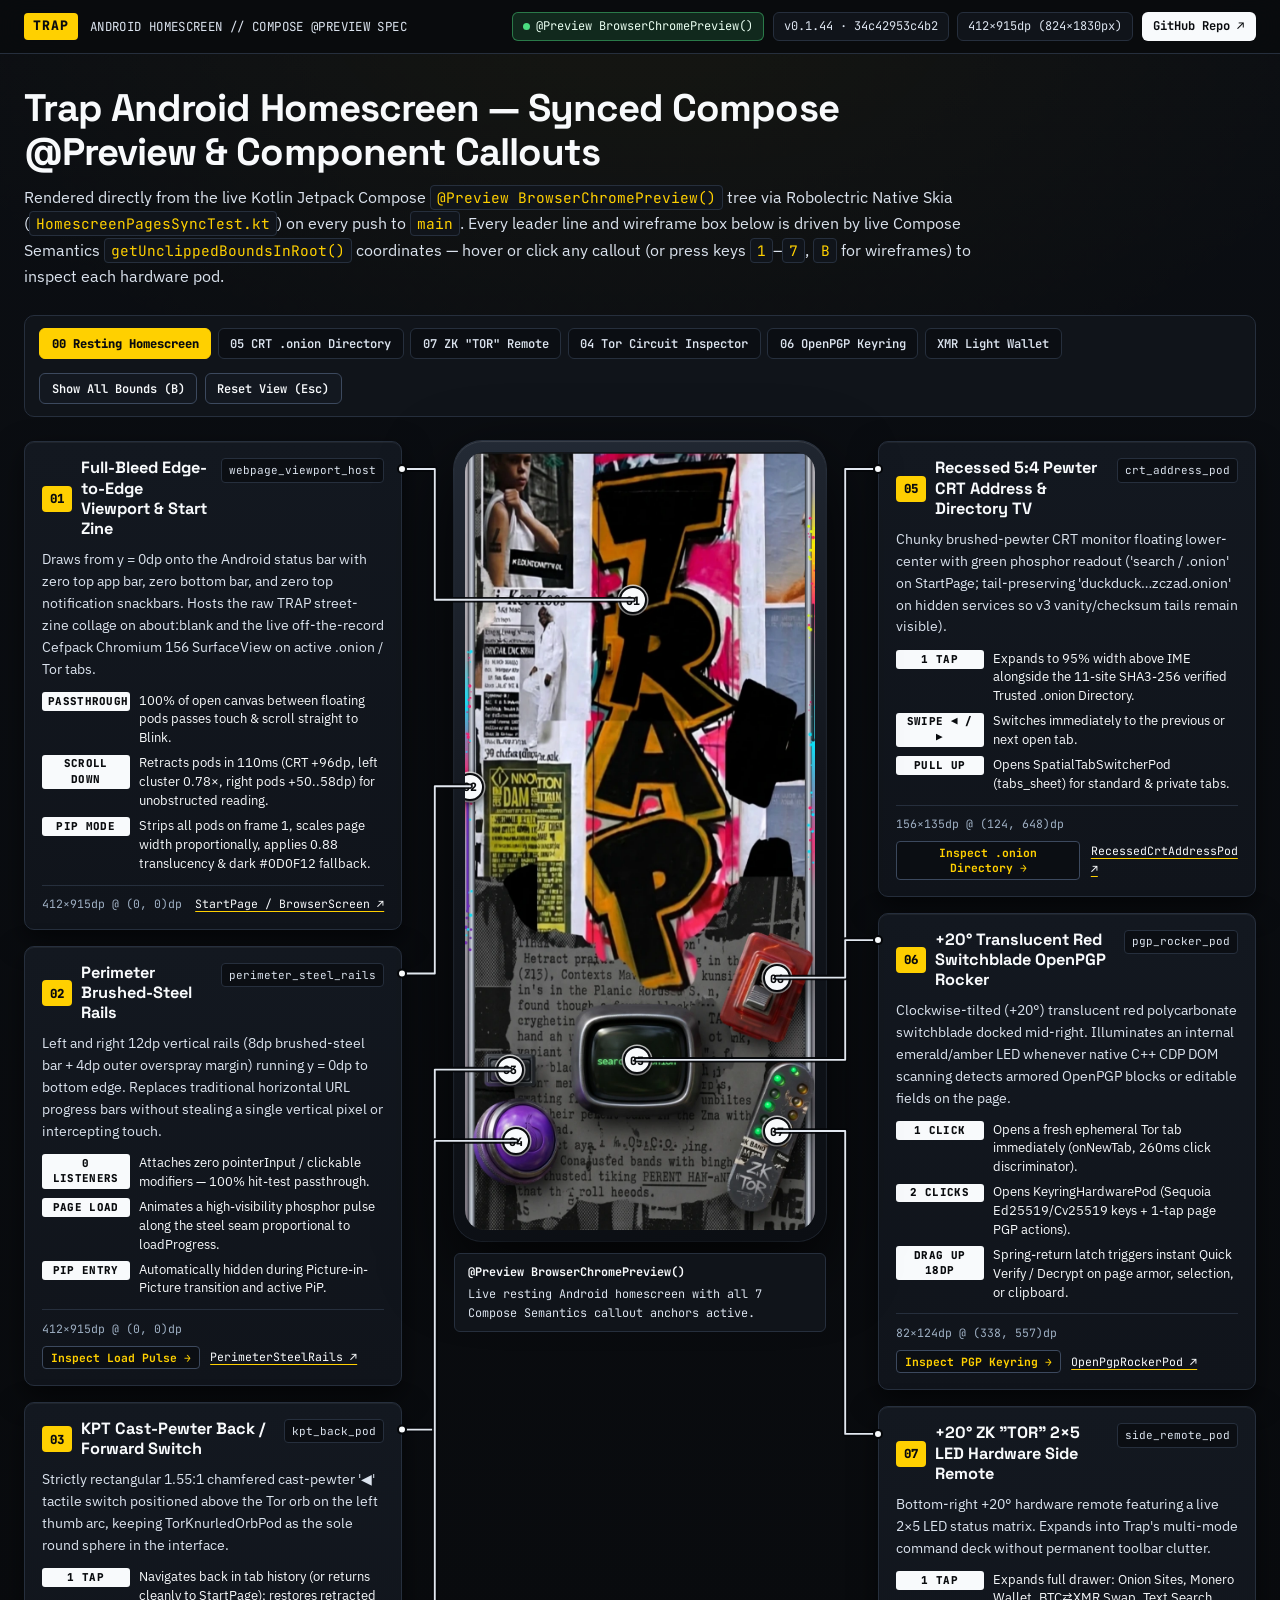
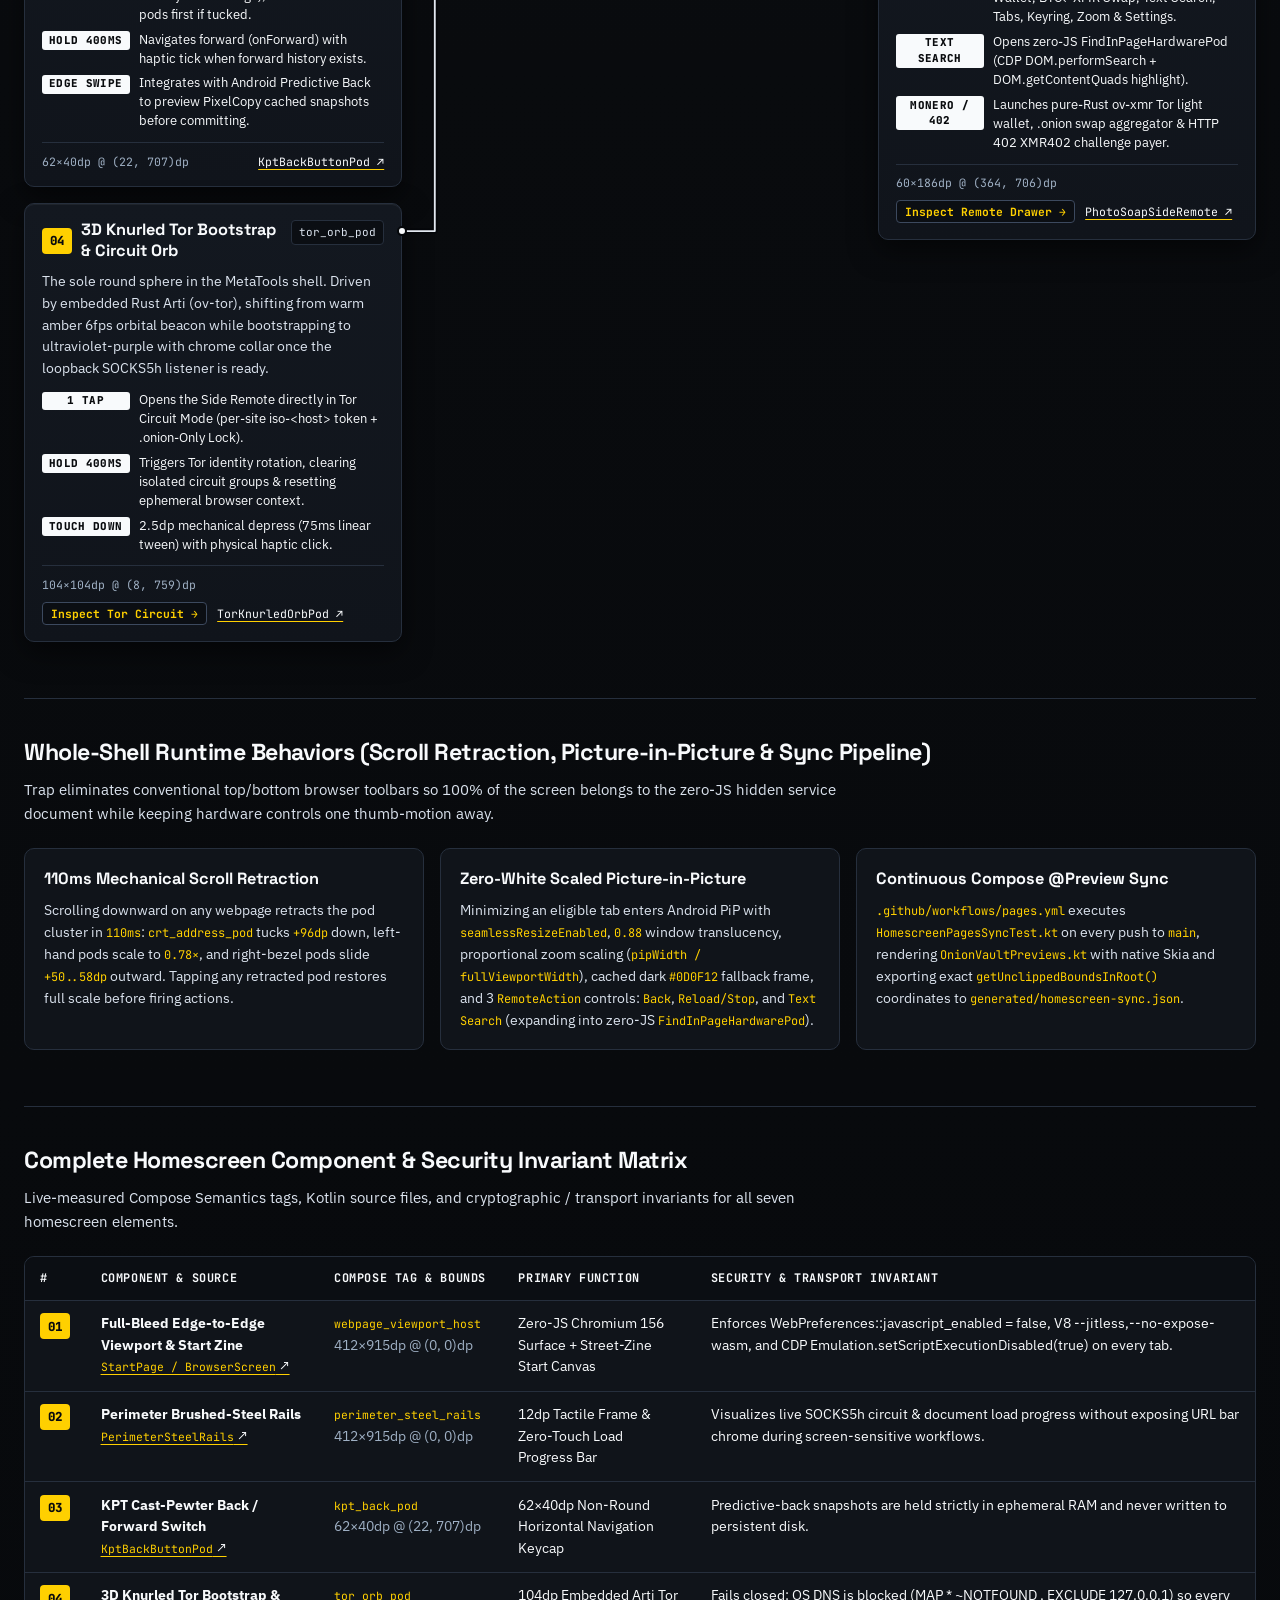
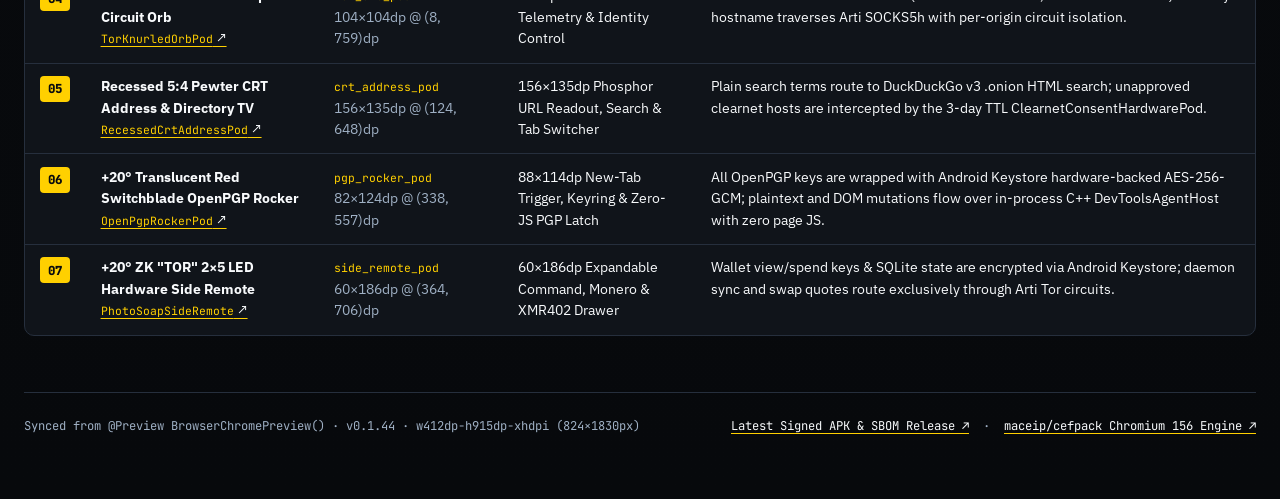
==== site/index.html @ 10ed2053 "feat(pages): add Compose @Preview-synced Android homescreen specification site" ====
<!DOCTYPE html>
<html lang="en">
<head>
  <meta charset="UTF-8" />
  <meta name="viewport" content="width=device-width, initial-scale=1.0" />
  <title>Trap Android Homescreen — Live Jetpack Compose @Preview Component Specification</title>
  <meta
    name="description"
    content="Interactive, CI-synced Jetpack Compose @Preview reference of the Trap Android zero-JS Tor browser homescreen with high-contrast hardware component callouts, gesture maps, and Compose Semantics geometry."
  />
  <link rel="preconnect" href="https://fonts.googleapis.com" />
  <link rel="preconnect" href="https://fonts.gstatic.com" crossorigin />
  <link
    href="https://fonts.googleapis.com/css2?family=IBM+Plex+Sans:wght@400;500;600;700&family=JetBrains+Mono:wght@500;600;700;800&family=Space+Grotesk:wght@600;700&display=swap"
    rel="stylesheet"
  />
  <link rel="stylesheet" href="./styles.css" />
</head>
<body>
  <header class="topbar">
    <div class="topbar-inner">
      <div class="brand-lockup">
        <span class="brand-stencil">TRAP</span>
        <span class="brand-meta">ANDROID HOMESCREEN // COMPOSE @PREVIEW SPEC</span>
      </div>

      <div class="sync-telemetry" aria-label="Compose Preview synchronization telemetry">
        <span class="telemetry-chip telemetry-chip--verified">
          <span class="telemetry-dot" aria-hidden="true"></span>
          <span>@Preview BrowserChromePreview()</span>
        </span>
        <span class="telemetry-chip" id="sync-version-chip">v0.1.43</span>
        <span class="telemetry-chip" id="sync-viewport-chip">412×915dp</span>
        <a
          class="topbar-link"
          id="repo-header-link"
          href="https://github.com/maceip/trap"
          target="_blank"
          rel="noopener noreferrer"
        >GitHub Repo ↗</a>
      </div>
    </div>
  </header>

  <main class="page-shell">
    <section class="hero-header" aria-labelledby="page-title">
      <h1 class="hero-title" id="page-title">
        Trap Android Homescreen — Synced Compose @Preview &amp; Component Callouts
      </h1>
      <p class="hero-lead">
        Rendered directly from the live Kotlin Jetpack Compose
        <code>@Preview BrowserChromePreview()</code> tree via Robolectric Native Skia
        (<code>HomescreenPagesSyncTest.kt</code>) on every push to <code>main</code>.
        Every leader line and wireframe box below is driven by live Compose Semantics
        <code>getUnclippedBoundsInRoot()</code> coordinates — hover or click any callout
        (or press keys <code>1</code>–<code>7</code>, <code>B</code> for wireframes) to inspect
        each hardware pod.
      </p>
    </section>

    <div class="controls-bar" role="region" aria-label="Preview state and overlay controls">
      <div class="state-tabs" id="state-tabs" role="tablist" aria-label="Compose Preview states"></div>

      <div class="overlay-actions">
        <button
          type="button"
          class="utility-btn"
          id="toggle-bounds-btn"
          aria-pressed="false"
        >Show All Bounds (B)</button>
        <button
          type="button"
          class="utility-btn"
          id="reset-selection-btn"
        >Reset View (Esc)</button>
      </div>
    </div>

    <section class="diagram-stage" id="diagram-stage" aria-label="Annotated Android homescreen diagram">
      <svg class="leader-svg" id="leader-svg" aria-hidden="true"></svg>

      <div class="callout-column" id="callouts-left" aria-label="Left component callouts 01 to 04"></div>

      <div class="phone-column" id="phone-stage">
        <div class="phone-chassis">
          <div class="phone-viewport" id="phone-viewport">
            <img
              class="phone-image"
              id="preview-image"
              src="./generated/assets/homescreen-preview.webp"
              alt="Synced Jetpack Compose Preview of the Trap Android homescreen"
              width="824"
              height="1830"
            />
            <div class="viewport-overlay" id="viewport-overlay"></div>
          </div>
        </div>
        <div class="phone-caption" aria-live="polite">
          <strong id="phone-caption-title">@Preview BrowserChromePreview()</strong>
          <span id="phone-caption-desc">
            Live resting Android homescreen with all 7 Compose Semantics callout anchors active.
          </span>
        </div>
      </div>

      <div class="callout-column" id="callouts-right" aria-label="Right component callouts 05 to 07"></div>
    </section>

    <section class="spec-section" id="global-behaviors" aria-labelledby="behaviors-heading">
      <h2 class="section-heading" id="behaviors-heading">
        Whole-Shell Runtime Behaviors (Scroll Retraction, Picture-in-Picture &amp; Sync Pipeline)
      </h2>
      <p class="section-sub">
        Trap eliminates conventional top/bottom browser toolbars so 100% of the screen belongs to the
        zero-JS hidden service document while keeping hardware controls one thumb-motion away.
      </p>

      <div class="behavior-strip">
        <article class="behavior-panel" id="panel-scroll-retraction">
          <h3>110ms Mechanical Scroll Retraction</h3>
          <p>
            Scrolling downward on any webpage retracts the pod cluster in <code>110ms</code>:
            <code>crt_address_pod</code> tucks <code>+96dp</code> down, left-hand pods scale to
            <code>0.78×</code>, and right-bezel pods slide <code>+50..58dp</code> outward. Tapping any
            retracted pod restores full scale before firing actions.
          </p>
        </article>

        <article class="behavior-panel" id="panel-pip-mode">
          <h3>Zero-White Scaled Picture-in-Picture</h3>
          <p>
            Minimizing an eligible tab enters Android PiP with <code>seamlessResizeEnabled</code>,
            <code>0.88</code> window translucency, proportional zoom scaling
            (<code>pipWidth / fullViewportWidth</code>), cached dark <code>#0D0F12</code> fallback frame,
            and 3 <code>RemoteAction</code> controls: <code>Back</code>, <code>Reload/Stop</code>, and
            <code>Text Search</code> (expanding into zero-JS <code>FindInPageHardwarePod</code>).
          </p>
        </article>

        <article class="behavior-panel" id="panel-continuous-sync">
          <h3>Continuous Compose @Preview Sync</h3>
          <p>
            <code>.github/workflows/pages.yml</code> executes
            <code>HomescreenPagesSyncTest.kt</code> on every push to <code>main</code>, rendering
            <code>OnionVaultPreviews.kt</code> with native Skia and exporting exact
            <code>getUnclippedBoundsInRoot()</code> coordinates to
            <code>generated/homescreen-sync.json</code>.
          </p>
        </article>
      </div>
    </section>

    <section class="spec-section" id="component-matrix" aria-labelledby="matrix-heading">
      <h2 class="section-heading" id="matrix-heading">
        Complete Homescreen Component &amp; Security Invariant Matrix
      </h2>
      <p class="section-sub">
        Live-measured Compose Semantics tags, Kotlin source files, and cryptographic / transport
        invariants for all seven homescreen elements.
      </p>

      <div class="table-wrap">
        <table class="spec-table" id="spec-table">
          <thead>
            <tr>
              <th scope="col">#</th>
              <th scope="col">Component &amp; Source</th>
              <th scope="col">Compose Tag &amp; Bounds</th>
              <th scope="col">Primary Function</th>
              <th scope="col">Security &amp; Transport Invariant</th>
            </tr>
          </thead>
          <tbody id="spec-table-body"></tbody>
        </table>
      </div>
    </section>

    <footer class="page-footer">
      <span id="footer-sync-meta">
        Synced from @Preview BrowserChromePreview() · w412dp-h915dp-xhdpi
      </span>
      <span>
        <a href="https://github.com/maceip/trap/releases/latest" id="latest-release-link" target="_blank" rel="noopener noreferrer">Latest Signed APK &amp; SBOM Release ↗</a>
        &nbsp;·&nbsp;
        <a href="https://github.com/maceip/cefpack" id="cefpack-repo-link" target="_blank" rel="noopener noreferrer">maceip/cefpack Chromium 156 Engine ↗</a>
      </span>
    </footer>
  </main>

  <script src="./app.js"></script>
</body>
</html>
---- site/styles.css ----
/* ==========================================================================
   Trap Android Homescreen — High-Contrast Technical Specification Stylesheet
   ========================================================================== */

:root {
  --bg-canvas: #090b0e;
  --bg-elevated: #10141a;
  --bg-card: #131820;
  --bg-card-hover: #181f2a;
  --bg-card-active: #1b2330;
  --bg-well: #0b0e13;

  --border-subtle: #262f3d;
  --border-strong: #3c495e;
  --border-focus: #ffd000;

  --ink-primary: #f8fafc;
  --ink-secondary: #dbe3ee;
  --ink-muted: #9fb0c4;
  --ink-inverse: #090b0e;

  --signal-amber: #ffd000;
  --signal-amber-soft: rgba(255, 208, 0, 0.14);
  --phosphor-green: #4ade80;
  --phosphor-green-soft: rgba(74, 222, 128, 0.14);
  --crimson-tag: #ff5c5c;

  --font-display: "Space Grotesk", -apple-system, BlinkMacSystemFont, "Segoe UI", sans-serif;
  --font-sans: "IBM Plex Sans", -apple-system, BlinkMacSystemFont, "Segoe UI", sans-serif;
  --font-mono: "JetBrains Mono", ui-monospace, SFMono-Regular, Menlo, Consolas, monospace;

  --radius-sm: 6px;
  --radius-md: 10px;
  --radius-lg: 16px;
  --radius-phone: 28px;

  --shadow-card: 0 10px 28px rgba(0, 0, 0, 0.52), inset 0 1px 0 rgba(255, 255, 255, 0.05);
  --shadow-phone: 0 26px 70px rgba(0, 0, 0, 0.78), 0 0 0 1px #2f3948, inset 0 1px 1px rgba(255, 255, 255, 0.12);
}

*,
*::before,
*::after {
  box-sizing: border-box;
}

html {
  background-color: var(--bg-canvas);
  color: var(--ink-primary);
  font-family: var(--font-sans);
  font-size: 16px;
  line-height: 1.55;
  scroll-behavior: smooth;
  -webkit-font-smoothing: antialiased;
  -moz-osx-font-smoothing: grayscale;
}

body {
  margin: 0;
  min-height: 100vh;
  background:
    radial-gradient(1100px 620px at 50% 0%, rgba(255, 208, 0, 0.045), transparent 70%),
    linear-gradient(180deg, #0b0e13 0%, #090b0e 45%, #07090c 100%);
  color: var(--ink-primary);
}

a {
  color: var(--ink-primary);
  text-decoration-color: var(--signal-amber);
  text-underline-offset: 3px;
  transition: color 140ms ease, background-color 140ms ease;
}

a:hover,
a:focus-visible {
  color: var(--signal-amber);
}

:focus-visible {
  outline: 2px solid var(--border-focus);
  outline-offset: 2px;
}

/* --------------------------------------------------------------------------
   Top Specification Masthead
   -------------------------------------------------------------------------- */

.topbar {
  position: sticky;
  top: 0;
  z-index: 40;
  background: rgba(9, 11, 14, 0.92);
  backdrop-filter: blur(12px);
  border-bottom: 1px solid var(--border-subtle);
}

.topbar-inner {
  max-width: 1520px;
  margin: 0 auto;
  padding: 0.75rem 1.5rem;
  display: flex;
  flex-wrap: wrap;
  align-items: center;
  justify-content: space-between;
  gap: 0.85rem 1.25rem;
}

.brand-lockup {
  display: flex;
  align-items: center;
  gap: 0.75rem;
}

.brand-stencil {
  display: inline-flex;
  align-items: center;
  justify-content: center;
  padding: 0.2rem 0.55rem;
  background: var(--signal-amber);
  color: var(--ink-inverse);
  font-family: var(--font-mono);
  font-size: 0.82rem;
  font-weight: 800;
  letter-spacing: 0.08em;
  border-radius: 4px;
}

.brand-meta {
  font-family: var(--font-mono);
  font-size: 0.78rem;
  color: var(--ink-secondary);
  letter-spacing: 0.03em;
}

.sync-telemetry {
  display: flex;
  flex-wrap: wrap;
  align-items: center;
  gap: 0.55rem;
}

.telemetry-chip {
  display: inline-flex;
  align-items: center;
  gap: 0.4rem;
  padding: 0.26rem 0.62rem;
  background: var(--bg-elevated);
  border: 1px solid var(--border-subtle);
  border-radius: var(--radius-sm);
  font-family: var(--font-mono);
  font-size: 0.75rem;
  color: var(--ink-secondary);
}

.telemetry-chip--verified {
  border-color: rgba(74, 222, 128, 0.45);
  background: var(--phosphor-green-soft);
  color: #eafff2;
}

.telemetry-dot {
  width: 7px;
  height: 7px;
  border-radius: 50%;
  background: var(--phosphor-green);
  flex-shrink: 0;
}

.topbar-link {
  display: inline-flex;
  align-items: center;
  gap: 0.35rem;
  padding: 0.3rem 0.72rem;
  background: var(--ink-primary);
  color: var(--ink-inverse);
  font-family: var(--font-mono);
  font-size: 0.76rem;
  font-weight: 700;
  text-decoration: none;
  border-radius: var(--radius-sm);
}

.topbar-link:hover,
.topbar-link:focus-visible {
  background: var(--signal-amber);
  color: var(--ink-inverse);
}

/* --------------------------------------------------------------------------
   Hero Header & Controls Toolbar
   -------------------------------------------------------------------------- */

.page-shell {
  max-width: 1520px;
  margin: 0 auto;
  padding: 2rem 1.5rem 4rem;
}

.hero-header {
  max-width: 960px;
  margin-bottom: 1.6rem;
}

.hero-title {
  margin: 0 0 0.65rem;
  font-family: var(--font-display);
  font-size: clamp(1.75rem, 3vw, 2.55rem);
  font-weight: 700;
  line-height: 1.14;
  letter-spacing: -0.025em;
  color: var(--ink-primary);
}

.hero-lead {
  margin: 0;
  font-size: 1.03rem;
  line-height: 1.6;
  color: var(--ink-secondary);
}

.hero-lead code {
  font-family: var(--font-mono);
  font-size: 0.88em;
  padding: 0.12rem 0.38rem;
  background: var(--bg-elevated);
  border: 1px solid var(--border-subtle);
  border-radius: 4px;
  color: var(--signal-amber);
}

.controls-bar {
  display: flex;
  flex-wrap: wrap;
  align-items: center;
  justify-content: space-between;
  gap: 0.85rem 1rem;
  padding: 0.75rem 0.9rem;
  margin-bottom: 1.5rem;
  background: var(--bg-elevated);
  border: 1px solid var(--border-subtle);
  border-radius: var(--radius-md);
}

.state-tabs {
  display: flex;
  flex-wrap: wrap;
  align-items: center;
  gap: 0.4rem;
}

.state-tab {
  appearance: none;
  border: 1px solid var(--border-subtle);
  background: var(--bg-well);
  color: var(--ink-secondary);
  font-family: var(--font-mono);
  font-size: 0.76rem;
  font-weight: 600;
  padding: 0.42rem 0.72rem;
  border-radius: var(--radius-sm);
  cursor: pointer;
  transition: background-color 130ms ease, color 130ms ease, border-color 130ms ease, transform 100ms ease;
}

.state-tab:hover {
  background: var(--bg-card-hover);
  color: var(--ink-primary);
  border-color: var(--border-strong);
}

.state-tab[aria-selected="true"] {
  background: var(--signal-amber);
  color: var(--ink-inverse);
  border-color: var(--signal-amber);
  font-weight: 800;
}

.overlay-actions {
  display: flex;
  flex-wrap: wrap;
  align-items: center;
  gap: 0.45rem;
}

.utility-btn {
  appearance: none;
  border: 1px solid var(--border-strong);
  background: var(--bg-card);
  color: var(--ink-primary);
  font-family: var(--font-mono);
  font-size: 0.75rem;
  font-weight: 600;
  padding: 0.42rem 0.72rem;
  border-radius: var(--radius-sm);
  cursor: pointer;
  transition: background-color 130ms ease, border-color 130ms ease, color 130ms ease;
}

.utility-btn:hover {
  background: var(--bg-card-hover);
  border-color: var(--ink-primary);
}

.utility-btn[aria-pressed="true"] {
  background: var(--ink-primary);
  color: var(--ink-inverse);
  border-color: var(--ink-primary);
}

/* --------------------------------------------------------------------------
   Synced 3-Column Callout Stage & SVG Leader Overlay
   -------------------------------------------------------------------------- */

.diagram-stage {
  position: relative;
  display: grid;
  grid-template-columns: minmax(320px, 1fr) minmax(300px, 388px) minmax(320px, 1fr);
  gap: 1.5rem 2.75rem;
  align-items: start;
}

.leader-svg {
  position: absolute;
  inset: 0;
  width: 100%;
  height: 100%;
  pointer-events: none;
  z-index: 20;
  overflow: visible;
}

.leader-halo {
  fill: none;
  stroke: #05070a;
  stroke-width: 5.5;
  stroke-linecap: round;
  stroke-linejoin: round;
  opacity: 0.92;
}

.leader-line {
  fill: none;
  stroke: #e2e8f0;
  stroke-width: 1.85;
  stroke-linecap: round;
  stroke-linejoin: round;
  transition: stroke 140ms ease, stroke-width 140ms ease, opacity 140ms ease;
}

.leader-group.is-active .leader-line {
  stroke: var(--signal-amber);
  stroke-width: 2.75;
}

.leader-group.is-dimmed {
  opacity: 0.28;
}

.leader-port {
  fill: var(--ink-primary);
  stroke: #05070a;
  stroke-width: 2;
}

.leader-group.is-active .leader-port {
  fill: var(--signal-amber);
}

.callout-column {
  display: flex;
  flex-direction: column;
  gap: 1rem;
  position: relative;
  z-index: 15;
}

/* --------------------------------------------------------------------------
   Phone Hardware Frame & Live Semantics Reticle Overlay
   -------------------------------------------------------------------------- */

.phone-column {
  position: sticky;
  top: 4.5rem;
  z-index: 18;
  display: flex;
  flex-direction: column;
  align-items: center;
  gap: 0.75rem;
}

.phone-chassis {
  width: 100%;
  max-width: 372px;
  padding: 11px;
  border-radius: var(--radius-phone);
  background: linear-gradient(165deg, #232a35 0%, #12161d 48%, #0b0e13 100%);
  box-shadow: var(--shadow-phone);
}

.phone-viewport {
  position: relative;
  width: 100%;
  aspect-ratio: 412 / 915;
  border-radius: 20px;
  overflow: hidden;
  background: #0a0c0f;
  user-select: none;
}

.phone-image {
  display: block;
  width: 100%;
  height: 100%;
  object-fit: fill;
}

.viewport-overlay {
  position: absolute;
  inset: 0;
  pointer-events: none;
}

.bounds-rect {
  position: absolute;
  border: 2px solid var(--signal-amber);
  background: rgba(255, 208, 0, 0.12);
  box-shadow: 0 0 0 2px rgba(5, 7, 10, 0.88), inset 0 0 0 1px rgba(5, 7, 10, 0.65);
  border-radius: 6px;
  opacity: 0;
  transition: opacity 140ms ease, transform 140ms ease;
}

.bounds-rect.is-visible {
  opacity: 1;
}

.hotspot-pin {
  position: absolute;
  transform: translate(-50%, -50%);
  width: 28px;
  height: 28px;
  border-radius: 50%;
  border: 2px solid #090b0e;
  background: var(--ink-primary);
  color: var(--ink-inverse);
  font-family: var(--font-mono);
  font-size: 0.72rem;
  font-weight: 800;
  display: inline-flex;
  align-items: center;
  justify-content: center;
  cursor: pointer;
  pointer-events: auto;
  box-shadow: 0 3px 10px rgba(0, 0, 0, 0.85), 0 0 0 1.5px rgba(255, 255, 255, 0.85);
  transition: transform 130ms ease, background-color 130ms ease, box-shadow 130ms ease;
  padding: 0;
}

.hotspot-pin:hover,
.hotspot-pin:focus-visible {
  transform: translate(-50%, -50%) scale(1.14);
  background: var(--signal-amber);
}

.hotspot-pin.is-active {
  transform: translate(-50%, -50%) scale(1.18);
  background: var(--signal-amber);
  box-shadow: 0 4px 14px rgba(0, 0, 0, 0.95), 0 0 0 3px #090b0e, 0 0 0 5px var(--signal-amber);
}

.hotspot-pin.is-hidden {
  opacity: 0;
  pointer-events: none;
}

.phone-caption {
  width: 100%;
  max-width: 372px;
  padding: 0.6rem 0.8rem;
  background: var(--bg-elevated);
  border: 1px solid var(--border-subtle);
  border-radius: var(--radius-sm);
  font-family: var(--font-mono);
  font-size: 0.74rem;
  color: var(--ink-secondary);
  display: flex;
  flex-direction: column;
  gap: 0.22rem;
}

.phone-caption strong {
  color: var(--ink-primary);
}

/* --------------------------------------------------------------------------
   High-Contrast Callout Cards
   -------------------------------------------------------------------------- */

.callout-card {
  position: relative;
  background: linear-gradient(180deg, var(--bg-card) 0%, #10141b 100%);
  border: 1px solid var(--border-subtle);
  border-radius: var(--radius-md);
  padding: 1rem 1.05rem;
  box-shadow: var(--shadow-card);
  cursor: pointer;
  transition: background-color 140ms ease, border-color 140ms ease, opacity 140ms ease, transform 130ms ease;
}

.callout-card::before {
  content: "";
  position: absolute;
  top: 10px;
  bottom: 10px;
  left: 0;
  width: 3px;
  background: transparent;
  border-radius: 0 3px 3px 0;
  transition: background-color 140ms ease;
}

.callout-card:hover {
  background: var(--bg-card-hover);
  border-color: var(--border-strong);
}

.callout-card.is-active {
  background: var(--bg-card-active);
  border-color: var(--ink-primary);
}

.callout-card.is-active::before {
  background: var(--signal-amber);
}

.callout-card.is-dimmed {
  opacity: 0.56;
}

.callout-header {
  display: flex;
  align-items: flex-start;
  justify-content: space-between;
  gap: 0.65rem;
  margin-bottom: 0.55rem;
}

.callout-title-group {
  display: flex;
  align-items: center;
  gap: 0.6rem;
  min-width: 0;
}

.callout-index {
  flex-shrink: 0;
  display: inline-flex;
  align-items: center;
  justify-content: center;
  min-width: 30px;
  height: 26px;
  padding: 0 0.35rem;
  background: var(--signal-amber);
  color: var(--ink-inverse);
  font-family: var(--font-mono);
  font-size: 0.78rem;
  font-weight: 800;
  border-radius: 4px;
}

.callout-title {
  margin: 0;
  font-family: var(--font-display);
  font-size: 1.02rem;
  font-weight: 700;
  line-height: 1.24;
  color: var(--ink-primary);
}

.callout-tag {
  flex-shrink: 0;
  padding: 0.16rem 0.45rem;
  background: var(--bg-well);
  border: 1px solid var(--border-subtle);
  border-radius: 4px;
  font-family: var(--font-mono);
  font-size: 0.69rem;
  color: var(--ink-secondary);
}

.callout-summary {
  margin: 0 0 0.7rem;
  font-size: 0.9rem;
  line-height: 1.52;
  color: var(--ink-secondary);
}

.gesture-list {
  list-style: none;
  margin: 0 0 0.75rem;
  padding: 0;
  display: flex;
  flex-direction: column;
  gap: 0.38rem;
}

.gesture-item {
  display: grid;
  grid-template-columns: 88px 1fr;
  align-items: baseline;
  gap: 0.55rem;
  font-size: 0.83rem;
  line-height: 1.42;
  color: var(--ink-primary);
}

.gesture-key {
  display: inline-block;
  padding: 0.1rem 0.38rem;
  background: var(--ink-primary);
  color: var(--ink-inverse);
  font-family: var(--font-mono);
  font-size: 0.68rem;
  font-weight: 800;
  letter-spacing: 0.03em;
  text-transform: uppercase;
  border-radius: 3px;
  text-align: center;
}

.callout-footer {
  display: flex;
  flex-wrap: wrap;
  align-items: center;
  justify-content: space-between;
  gap: 0.5rem;
  padding-top: 0.6rem;
  border-top: 1px solid var(--border-subtle);
  font-family: var(--font-mono);
  font-size: 0.72rem;
}

.callout-bounds {
  color: var(--ink-muted);
}

.callout-links {
  display: inline-flex;
  align-items: center;
  gap: 0.65rem;
}

.preview-jump-btn {
  appearance: none;
  border: 1px solid var(--border-strong);
  background: var(--bg-well);
  color: var(--signal-amber);
  font-family: var(--font-mono);
  font-size: 0.71rem;
  font-weight: 700;
  padding: 0.2rem 0.5rem;
  border-radius: 4px;
  cursor: pointer;
}

.preview-jump-btn:hover {
  background: var(--signal-amber);
  color: var(--ink-inverse);
  border-color: var(--signal-amber);
}

/* --------------------------------------------------------------------------
   System Behaviors & Full Specification Matrix
   -------------------------------------------------------------------------- */

.spec-section {
  margin-top: 3.5rem;
  padding-top: 2.25rem;
  border-top: 1px solid var(--border-subtle);
}

.section-heading {
  margin: 0 0 0.45rem;
  font-family: var(--font-display);
  font-size: 1.45rem;
  font-weight: 700;
  letter-spacing: -0.02em;
  color: var(--ink-primary);
}

.section-sub {
  margin: 0 0 1.4rem;
  color: var(--ink-secondary);
  font-size: 0.95rem;
  max-width: 840px;
}

.behavior-strip {
  display: grid;
  grid-template-columns: repeat(auto-fit, minmax(280px, 1fr));
  gap: 1rem;
}

.behavior-panel {
  background: var(--bg-elevated);
  border: 1px solid var(--border-subtle);
  border-radius: var(--radius-md);
  padding: 1.1rem 1.2rem;
}

.behavior-panel h3 {
  margin: 0 0 0.45rem;
  font-family: var(--font-display);
  font-size: 1.02rem;
  color: var(--ink-primary);
}

.behavior-panel p {
  margin: 0;
  font-size: 0.89rem;
  color: var(--ink-secondary);
  line-height: 1.55;
}

.behavior-panel code {
  font-family: var(--font-mono);
  font-size: 0.84em;
  color: var(--signal-amber);
}

.table-wrap {
  width: 100%;
  overflow-x: auto;
  border: 1px solid var(--border-subtle);
  border-radius: var(--radius-md);
  background: var(--bg-elevated);
}

.spec-table {
  width: 100%;
  border-collapse: collapse;
  font-size: 0.87rem;
  text-align: left;
}

.spec-table th,
.spec-table td {
  padding: 0.78rem 0.95rem;
  border-bottom: 1px solid var(--border-subtle);
  vertical-align: top;
}

.spec-table th {
  background: var(--bg-well);
  font-family: var(--font-mono);
  font-size: 0.74rem;
  text-transform: uppercase;
  letter-spacing: 0.05em;
  color: var(--ink-primary);
}

.spec-table tr:last-child td {
  border-bottom: none;
}

.spec-table tbody tr:hover {
  background: rgba(255, 255, 255, 0.025);
}

.spec-table code {
  font-family: var(--font-mono);
  font-size: 0.82em;
  color: var(--signal-amber);
}

.page-footer {
  margin-top: 3.5rem;
  padding-top: 1.5rem;
  border-top: 1px solid var(--border-subtle);
  display: flex;
  flex-wrap: wrap;
  align-items: center;
  justify-content: space-between;
  gap: 0.75rem;
  font-family: var(--font-mono);
  font-size: 0.76rem;
  color: var(--ink-muted);
}

/* --------------------------------------------------------------------------
   Responsive Breakpoints
   -------------------------------------------------------------------------- */

@media (max-width: 1180px) {
  .diagram-stage {
    grid-template-columns: 1fr;
    gap: 1.5rem;
  }

  .leader-svg {
    display: none;
  }

  .phone-column {
    position: relative;
    top: 0;
    order: -1;
  }

  .callout-column {
    display: grid;
    grid-template-columns: repeat(auto-fit, minmax(300px, 1fr));
    gap: 1rem;
  }
}

@media (max-width: 640px) {
  .page-shell {
    padding: 1.25rem 1rem 3rem;
  }

  .topbar-inner {
    padding: 0.65rem 1rem;
  }

  .gesture-item {
    grid-template-columns: 1fr;
    gap: 0.25rem;
  }

  .gesture-key {
    justify-self: start;
  }
}
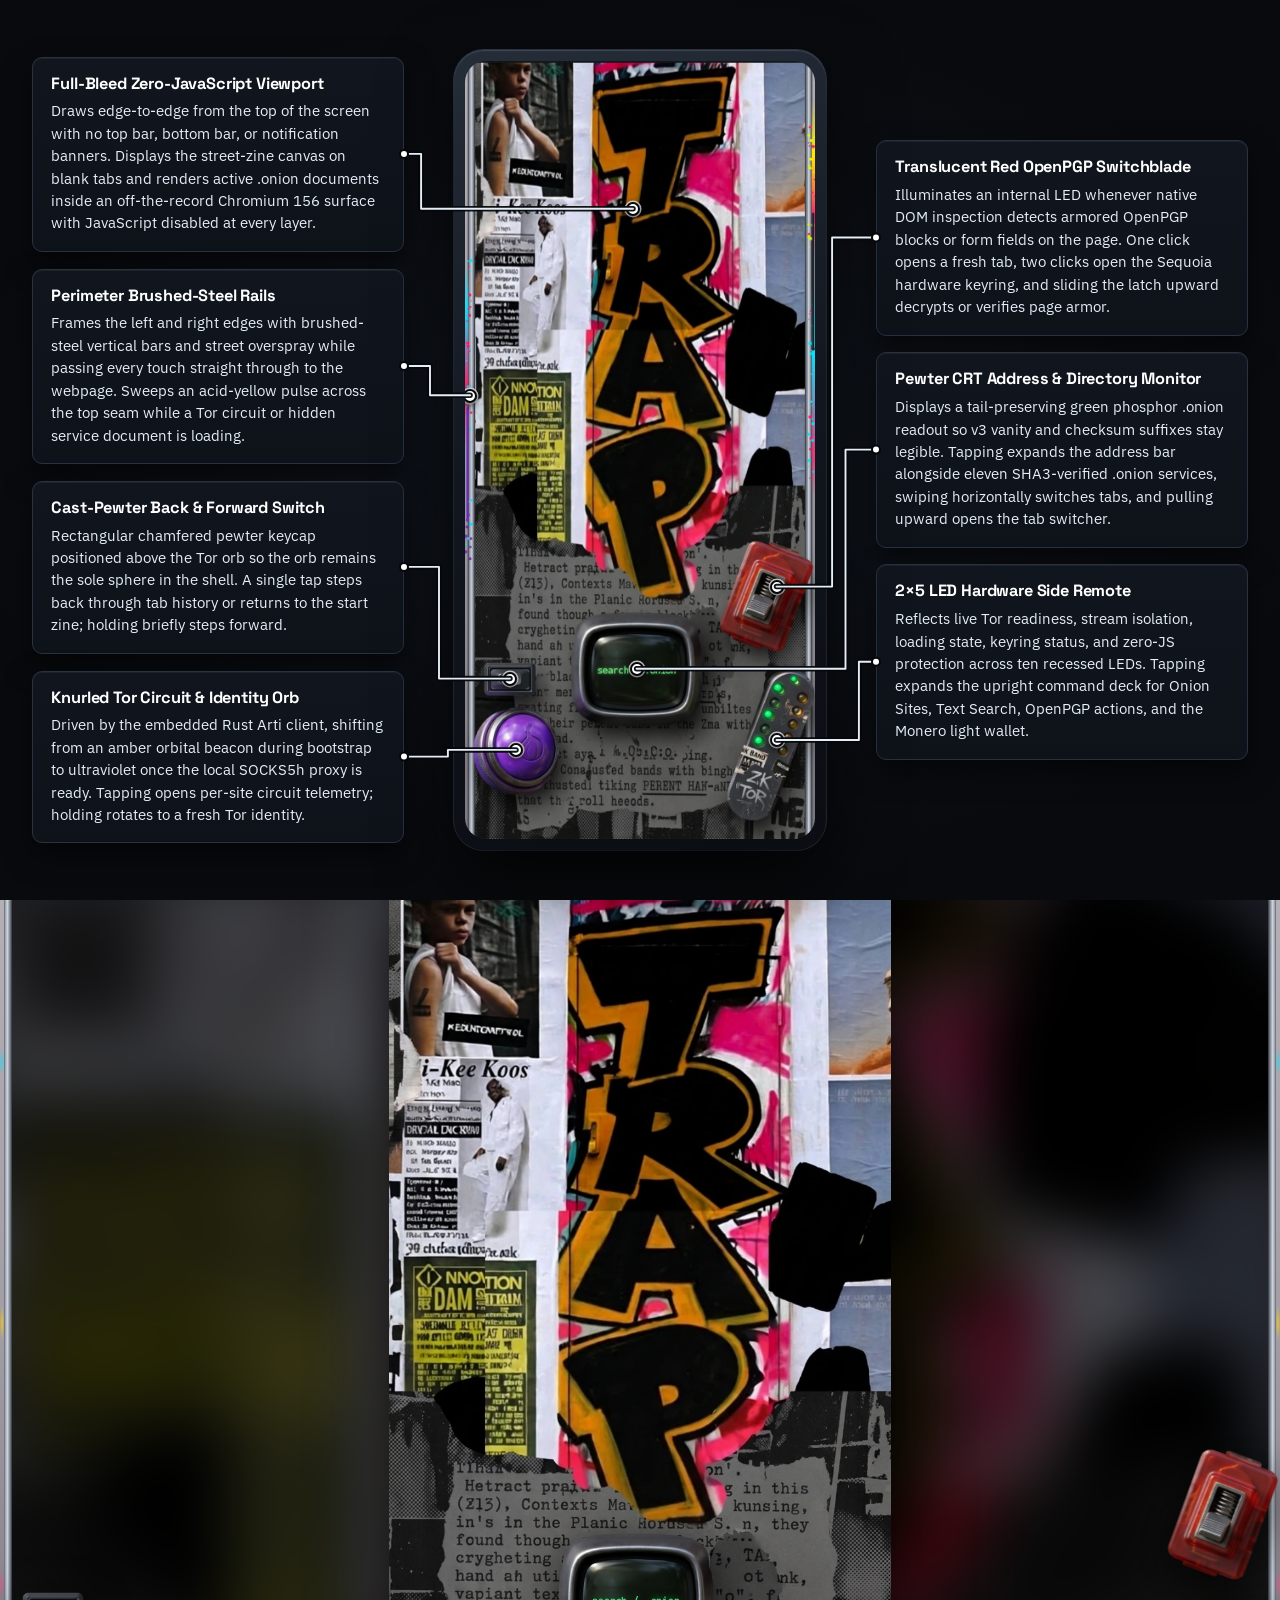
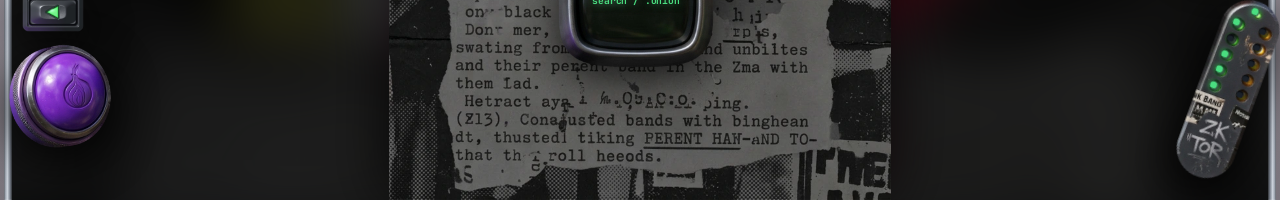
==== commit cdd0a17d: "feat(pages): two-stage phone mock prose callouts + 100vh interactive Trap browser" ====
--- a/site/index.html
+++ b/site/index.html
@@ -3,188 +3,217 @@
 <head>
   <meta charset="UTF-8" />
   <meta name="viewport" content="width=device-width, initial-scale=1.0" />
-  <title>Trap Android Homescreen — Live Jetpack Compose @Preview Component Specification</title>
+  <title>Trap — Android Homescreen &amp; Full-Screen Browser</title>
   <meta
     name="description"
-    content="Interactive, CI-synced Jetpack Compose @Preview reference of the Trap Android zero-JS Tor browser homescreen with high-contrast hardware component callouts, gesture maps, and Compose Semantics geometry."
+    content="Synced Jetpack Compose @Preview Android homescreen with high-contrast component callouts, followed by the full-screen edge-to-edge Trap Tor and OpenPGP browser."
   />
   <link rel="preconnect" href="https://fonts.googleapis.com" />
   <link rel="preconnect" href="https://fonts.gstatic.com" crossorigin />
   <link
-    href="https://fonts.googleapis.com/css2?family=IBM+Plex+Sans:wght@400;500;600;700&family=JetBrains+Mono:wght@500;600;700;800&family=Space+Grotesk:wght@600;700&display=swap"
+    href="https://fonts.googleapis.com/css2?family=IBM+Plex+Sans:wght@400;500;600;700&family=JetBrains+Mono:wght@500;600;700&family=Space+Grotesk:wght@600;700&display=swap"
     rel="stylesheet"
   />
   <link rel="stylesheet" href="./styles.css" />
 </head>
 <body>
-  <header class="topbar">
-    <div class="topbar-inner">
-      <div class="brand-lockup">
-        <span class="brand-stencil">TRAP</span>
-        <span class="brand-meta">ANDROID HOMESCREEN // COMPOSE @PREVIEW SPEC</span>
-      </div>
-
-      <div class="sync-telemetry" aria-label="Compose Preview synchronization telemetry">
-        <span class="telemetry-chip telemetry-chip--verified">
-          <span class="telemetry-dot" aria-hidden="true"></span>
-          <span>@Preview BrowserChromePreview()</span>
-        </span>
-        <span class="telemetry-chip" id="sync-version-chip">v0.1.43</span>
-        <span class="telemetry-chip" id="sync-viewport-chip">412×915dp</span>
-        <a
-          class="topbar-link"
-          id="repo-header-link"
-          href="https://github.com/maceip/trap"
-          target="_blank"
-          rel="noopener noreferrer"
-        >GitHub Repo ↗</a>
-      </div>
-    </div>
-  </header>
-
-  <main class="page-shell">
-    <section class="hero-header" aria-labelledby="page-title">
-      <h1 class="hero-title" id="page-title">
-        Trap Android Homescreen — Synced Compose @Preview &amp; Component Callouts
-      </h1>
-      <p class="hero-lead">
-        Rendered directly from the live Kotlin Jetpack Compose
-        <code>@Preview BrowserChromePreview()</code> tree via Robolectric Native Skia
-        (<code>HomescreenPagesSyncTest.kt</code>) on every push to <code>main</code>.
-        Every leader line and wireframe box below is driven by live Compose Semantics
-        <code>getUnclippedBoundsInRoot()</code> coordinates — hover or click any callout
-        (or press keys <code>1</code>–<code>7</code>, <code>B</code> for wireframes) to inspect
-        each hardware pod.
-      </p>
+  <h1 class="sr-only">Trap Android Homescreen and Full-Screen Browser</h1>
+
+  <main id="trap-page">
+    <!-- Stage 1: Synced Compose @Preview Phone Mock + High-Contrast Prose Callouts -->
+    <section class="phone-showcase" id="phone-showcase" aria-label="Android homescreen component callouts">
+      <div class="diagram-stage" id="diagram-stage">
+        <svg class="leader-svg" id="leader-svg" aria-hidden="true"></svg>
+
+        <div class="callout-column" id="callouts-left"></div>
+
+        <div class="phone-column" id="phone-stage">
+          <div class="phone-chassis" id="phone-chassis">
+            <div class="phone-viewport" id="phone-viewport">
+              <img
+                class="phone-image"
+                id="preview-image"
+                src="./generated/assets/homescreen-preview.webp"
+                alt="Synced Jetpack Compose Preview of the Trap Android homescreen"
+                width="824"
+                height="1830"
+              />
+              <div class="viewport-overlay" id="viewport-overlay"></div>
+            </div>
+          </div>
+        </div>
+
+        <div class="callout-column" id="callouts-right"></div>
+      </div>
     </section>
 
-    <div class="controls-bar" role="region" aria-label="Preview state and overlay controls">
-      <div class="state-tabs" id="state-tabs" role="tablist" aria-label="Compose Preview states"></div>
-
-      <div class="overlay-actions">
+    <!-- Stage 2: 100vw x 100vh Edge-to-Edge Full-Screen Interactive Trap Browser -->
+    <section class="fullscreen-browser" id="fullscreen-browser" aria-label="Full-screen Trap browser">
+      <div class="fs-viewport" id="fs-viewport">
+        <div class="fs-start-surface" id="fs-start-surface">
+          <img
+            class="fs-start-zine"
+            id="fs-start-zine"
+            src="./generated/assets/sprites/bg_trap_street_zine.webp"
+            alt="Trap street-zine start surface"
+            draggable="false"
+          />
+        </div>
+
+        <div class="fs-page-scroll" id="fs-page-scroll" hidden>
+          <div class="fs-page-zoom" id="fs-page-zoom">
+            <div class="fs-page-content" id="fs-page-content"></div>
+          </div>
+        </div>
+      </div>
+
+      <!-- 12dp Brushed-Steel Perimeter Rails (100% Hit-Test Passthrough) -->
+      <div class="fs-steel-rails" id="fs-steel-rails" aria-hidden="true">
+        <div class="fs-rail fs-rail--left">
+          <div class="fs-rail-wall"></div>
+          <div class="fs-rail-bar"></div>
+        </div>
+        <div class="fs-rail fs-rail--right">
+          <div class="fs-rail-bar"></div>
+          <div class="fs-rail-wall"></div>
+        </div>
+        <div class="fs-load-pulse" id="fs-load-pulse"></div>
+      </div>
+
+      <!-- Floating Hardware Pod Cluster -->
+      <div class="fs-pods-layer" id="fs-pods-layer">
+        <!-- Cast-Pewter Back / Forward Switch -->
         <button
           type="button"
-          class="utility-btn"
-          id="toggle-bounds-btn"
-          aria-pressed="false"
-        >Show All Bounds (B)</button>
+          class="fs-pod fs-back-pod"
+          id="fs-back-pod"
+          aria-label="Back on tap, hold to go forward"
+        >
+          <span class="fs-back-glow" id="fs-back-glow" aria-hidden="true"></span>
+          <img
+            src="./generated/assets/sprites/pod_pewter_back_key.webp"
+            alt=""
+            draggable="false"
+          />
+        </button>
+
+        <!-- 3D Knurled Tor Circuit Orb -->
         <button
           type="button"
-          class="utility-btn"
-          id="reset-selection-btn"
-        >Reset View (Esc)</button>
-      </div>
-    </div>
-
-    <section class="diagram-stage" id="diagram-stage" aria-label="Annotated Android homescreen diagram">
-      <svg class="leader-svg" id="leader-svg" aria-hidden="true"></svg>
-
-      <div class="callout-column" id="callouts-left" aria-label="Left component callouts 01 to 04"></div>
-
-      <div class="phone-column" id="phone-stage">
-        <div class="phone-chassis">
-          <div class="phone-viewport" id="phone-viewport">
-            <img
-              class="phone-image"
-              id="preview-image"
-              src="./generated/assets/homescreen-preview.webp"
-              alt="Synced Jetpack Compose Preview of the Trap Android homescreen"
-              width="824"
-              height="1830"
+          class="fs-pod fs-tor-orb"
+          id="fs-tor-orb"
+          aria-label="Tor circuit status on tap, hold to rotate identity"
+        >
+          <img
+            src="./generated/assets/sprites/pod_tor_purple_orb.webp"
+            alt=""
+            draggable="false"
+          />
+          <span class="fs-orb-beacon" id="fs-orb-beacon" aria-hidden="true"></span>
+        </button>
+
+        <!-- Recessed 5:4 Pewter CRT Address & Directory Monitor -->
+        <div
+          class="fs-pod fs-crt-pod"
+          id="fs-crt-pod"
+          role="button"
+          tabindex="0"
+          aria-label="Open .onion address bar and directory on tap, swipe horizontally to switch tabs, pull up for tab switcher"
+        >
+          <img
+            src="./generated/assets/sprites/pod_crt_pewter_tv.webp"
+            alt=""
+            draggable="false"
+          />
+          <div class="fs-crt-glass">
+            <span class="fs-crt-readout" id="fs-crt-readout">search / .onion</span>
+          </div>
+        </div>
+
+        <!-- +20deg Translucent Red OpenPGP Switchblade -->
+        <div
+          class="fs-pod fs-pgp-pod"
+          id="fs-pgp-pod"
+          role="button"
+          tabindex="0"
+          aria-label="Single click for new tab, double click for OpenPGP keyring, drag upward to verify or decrypt"
+        >
+          <span class="fs-pgp-led" id="fs-pgp-led" aria-hidden="true"></span>
+          <img
+            class="fs-pgp-sprite"
+            id="fs-pgp-sprite"
+            src="./generated/assets/sprites/pod_red_switchblade.webp"
+            alt=""
+            draggable="false"
+          />
+        </div>
+
+        <!-- +20deg ZK "TOR" 2x5 LED Side Remote -->
+        <button
+          type="button"
+          class="fs-pod fs-remote-pod"
+          id="fs-remote-pod"
+          aria-label="Expand hardware remote"
+        >
+          <img
+            src="./generated/assets/sprites/pod_zk_tor_remote.webp"
+            alt=""
+            draggable="false"
+          />
+          <span class="fs-remote-leds" id="fs-remote-leds" aria-hidden="true"></span>
+        </button>
+      </div>
+
+      <!-- Expanded CRT Address Editor + 11-Site Trusted .onion Directory -->
+      <div class="fs-crt-overlay" id="fs-crt-overlay" hidden>
+        <div class="fs-scrim" id="fs-crt-scrim"></div>
+        <div class="fs-crt-editor-stack">
+          <div class="fs-directory-sheet" id="fs-directory-sheet"></div>
+          <form class="fs-crt-input-well" id="fs-crt-form" autocomplete="off">
+            <input
+              type="text"
+              class="fs-crt-input"
+              id="fs-crt-input"
+              placeholder="Enter v3 .onion address or search DuckDuckGo over Tor…"
+              spellcheck="false"
+              autocapitalize="off"
             />
-            <div class="viewport-overlay" id="viewport-overlay"></div>
-          </div>
-        </div>
-        <div class="phone-caption" aria-live="polite">
-          <strong id="phone-caption-title">@Preview BrowserChromePreview()</strong>
-          <span id="phone-caption-desc">
-            Live resting Android homescreen with all 7 Compose Semantics callout anchors active.
-          </span>
-        </div>
-      </div>
-
-      <div class="callout-column" id="callouts-right" aria-label="Right component callouts 05 to 07"></div>
+            <button type="submit" class="fs-well-btn fs-well-btn--go" id="fs-crt-go-btn">Go</button>
+            <button type="button" class="fs-well-btn" id="fs-crt-close-btn">Close</button>
+          </form>
+        </div>
+      </div>
+
+      <!-- Expanded Upright Hardware Side Remote Drawer -->
+      <aside class="fs-remote-drawer" id="fs-remote-drawer" hidden aria-label="Hardware remote">
+        <div class="fs-drawer-header">
+          <strong class="fs-drawer-title" id="fs-drawer-title">Hardware Remote</strong>
+          <button type="button" class="fs-drawer-close" id="fs-drawer-close">✕</button>
+        </div>
+        <div class="fs-drawer-body" id="fs-drawer-body"></div>
+      </aside>
+
+      <!-- Zero-JS Find-in-Page Hardware Pod -->
+      <div class="fs-find-pod" id="fs-find-pod" hidden>
+        <input
+          type="text"
+          class="fs-find-input"
+          id="fs-find-input"
+          placeholder="Search text in page…"
+          spellcheck="false"
+        />
+        <span class="fs-find-count" id="fs-find-count">0/0</span>
+        <button type="button" class="fs-well-btn" id="fs-find-prev" aria-label="Previous match">▲</button>
+        <button type="button" class="fs-well-btn" id="fs-find-next" aria-label="Next match">▼</button>
+        <button type="button" class="fs-well-btn" id="fs-find-close" aria-label="Close text search">✕</button>
+      </div>
+
+      <!-- Hardware Modal Host (Tabs, OpenPGP Keyring, Monero Wallet, Clearnet Consent, Plaintext Result) -->
+      <div class="fs-modal-layer" id="fs-modal-layer" hidden>
+        <div class="fs-scrim" id="fs-modal-scrim"></div>
+        <div class="fs-modal-sheet" id="fs-modal-sheet" role="dialog" aria-modal="true"></div>
+      </div>
     </section>
-
-    <section class="spec-section" id="global-behaviors" aria-labelledby="behaviors-heading">
-      <h2 class="section-heading" id="behaviors-heading">
-        Whole-Shell Runtime Behaviors (Scroll Retraction, Picture-in-Picture &amp; Sync Pipeline)
-      </h2>
-      <p class="section-sub">
-        Trap eliminates conventional top/bottom browser toolbars so 100% of the screen belongs to the
-        zero-JS hidden service document while keeping hardware controls one thumb-motion away.
-      </p>
-
-      <div class="behavior-strip">
-        <article class="behavior-panel" id="panel-scroll-retraction">
-          <h3>110ms Mechanical Scroll Retraction</h3>
-          <p>
-            Scrolling downward on any webpage retracts the pod cluster in <code>110ms</code>:
-            <code>crt_address_pod</code> tucks <code>+96dp</code> down, left-hand pods scale to
-            <code>0.78×</code>, and right-bezel pods slide <code>+50..58dp</code> outward. Tapping any
-            retracted pod restores full scale before firing actions.
-          </p>
-        </article>
-
-        <article class="behavior-panel" id="panel-pip-mode">
-          <h3>Zero-White Scaled Picture-in-Picture</h3>
-          <p>
-            Minimizing an eligible tab enters Android PiP with <code>seamlessResizeEnabled</code>,
-            <code>0.88</code> window translucency, proportional zoom scaling
-            (<code>pipWidth / fullViewportWidth</code>), cached dark <code>#0D0F12</code> fallback frame,
-            and 3 <code>RemoteAction</code> controls: <code>Back</code>, <code>Reload/Stop</code>, and
-            <code>Text Search</code> (expanding into zero-JS <code>FindInPageHardwarePod</code>).
-          </p>
-        </article>
-
-        <article class="behavior-panel" id="panel-continuous-sync">
-          <h3>Continuous Compose @Preview Sync</h3>
-          <p>
-            <code>.github/workflows/pages.yml</code> executes
-            <code>HomescreenPagesSyncTest.kt</code> on every push to <code>main</code>, rendering
-            <code>OnionVaultPreviews.kt</code> with native Skia and exporting exact
-            <code>getUnclippedBoundsInRoot()</code> coordinates to
-            <code>generated/homescreen-sync.json</code>.
-          </p>
-        </article>
-      </div>
-    </section>
-
-    <section class="spec-section" id="component-matrix" aria-labelledby="matrix-heading">
-      <h2 class="section-heading" id="matrix-heading">
-        Complete Homescreen Component &amp; Security Invariant Matrix
-      </h2>
-      <p class="section-sub">
-        Live-measured Compose Semantics tags, Kotlin source files, and cryptographic / transport
-        invariants for all seven homescreen elements.
-      </p>
-
-      <div class="table-wrap">
-        <table class="spec-table" id="spec-table">
-          <thead>
-            <tr>
-              <th scope="col">#</th>
-              <th scope="col">Component &amp; Source</th>
-              <th scope="col">Compose Tag &amp; Bounds</th>
-              <th scope="col">Primary Function</th>
-              <th scope="col">Security &amp; Transport Invariant</th>
-            </tr>
-          </thead>
-          <tbody id="spec-table-body"></tbody>
-        </table>
-      </div>
-    </section>
-
-    <footer class="page-footer">
-      <span id="footer-sync-meta">
-        Synced from @Preview BrowserChromePreview() · w412dp-h915dp-xhdpi
-      </span>
-      <span>
-        <a href="https://github.com/maceip/trap/releases/latest" id="latest-release-link" target="_blank" rel="noopener noreferrer">Latest Signed APK &amp; SBOM Release ↗</a>
-        &nbsp;·&nbsp;
-        <a href="https://github.com/maceip/cefpack" id="cefpack-repo-link" target="_blank" rel="noopener noreferrer">maceip/cefpack Chromium 156 Engine ↗</a>
-      </span>
-    </footer>
   </main>
 
   <script src="./app.js"></script>
--- a/site/styles.css
+++ b/site/styles.css
@@ -1,41 +1,33 @@
 /* ==========================================================================
-   Trap Android Homescreen — High-Contrast Technical Specification Stylesheet
+   Trap — Synced Compose @Preview Phone Showcase & Full-Screen Browser
    ========================================================================== */
 
 :root {
-  --bg-canvas: #090b0e;
-  --bg-elevated: #10141a;
-  --bg-card: #131820;
-  --bg-card-hover: #181f2a;
-  --bg-card-active: #1b2330;
-  --bg-well: #0b0e13;
-
-  --border-subtle: #262f3d;
-  --border-strong: #3c495e;
-  --border-focus: #ffd000;
-
-  --ink-primary: #f8fafc;
-  --ink-secondary: #dbe3ee;
+  --bg-canvas: #080a0d;
+  --bg-card: #11161e;
+  --bg-card-hover: #161d27;
+  --bg-card-active: #1a222e;
+  --bg-panel: #0d1117;
+  --bg-well: #07090c;
+
+  --border-subtle: #283241;
+  --border-strong: #46556b;
+  --border-active: #ffffff;
+
+  --ink-bright: #ffffff;
+  --ink-body: #e5edf6;
   --ink-muted: #9fb0c4;
-  --ink-inverse: #090b0e;
-
-  --signal-amber: #ffd000;
-  --signal-amber-soft: rgba(255, 208, 0, 0.14);
-  --phosphor-green: #4ade80;
-  --phosphor-green-soft: rgba(74, 222, 128, 0.14);
-  --crimson-tag: #ff5c5c;
+  --ink-dark: #080a0d;
+
+  --amber: #ffd000;
+  --phosphor: #4ade80;
+  --danger: #ff6b6b;
 
   --font-display: "Space Grotesk", -apple-system, BlinkMacSystemFont, "Segoe UI", sans-serif;
   --font-sans: "IBM Plex Sans", -apple-system, BlinkMacSystemFont, "Segoe UI", sans-serif;
   --font-mono: "JetBrains Mono", ui-monospace, SFMono-Regular, Menlo, Consolas, monospace;
 
-  --radius-sm: 6px;
-  --radius-md: 10px;
-  --radius-lg: 16px;
-  --radius-phone: 28px;
-
-  --shadow-card: 0 10px 28px rgba(0, 0, 0, 0.52), inset 0 1px 0 rgba(255, 255, 255, 0.05);
-  --shadow-phone: 0 26px 70px rgba(0, 0, 0, 0.78), 0 0 0 1px #2f3948, inset 0 1px 1px rgba(255, 255, 255, 0.12);
+  --snap-ease: cubic-bezier(0.2, 0.9, 0.25, 1);
 }
 
 *,
@@ -44,279 +36,65 @@
   box-sizing: border-box;
 }
 
-html {
+[hidden] {
+  display: none !important;
+}
+
+.sr-only {
+  position: absolute;
+  width: 1px;
+  height: 1px;
+  padding: 0;
+  margin: -1px;
+  overflow: hidden;
+  clip: rect(0, 0, 0, 0);
+  white-space: nowrap;
+  border: 0;
+}
+
+html,
+body {
+  margin: 0;
+  padding: 0;
   background-color: var(--bg-canvas);
-  color: var(--ink-primary);
+  color: var(--ink-bright);
   font-family: var(--font-sans);
   font-size: 16px;
   line-height: 1.55;
-  scroll-behavior: smooth;
   -webkit-font-smoothing: antialiased;
   -moz-osx-font-smoothing: grayscale;
-}
-
-body {
-  margin: 0;
+  overflow-x: hidden;
+  scrollbar-color: #2b3545 #080a0d;
+}
+
+:focus-visible {
+  outline: 2px solid var(--amber);
+  outline-offset: 2px;
+}
+
+/* ==========================================================================
+   STAGE 1: Phone Mock + Clean High-Contrast Prose Callouts
+   ========================================================================== */
+
+.phone-showcase {
   min-height: 100vh;
-  background:
-    radial-gradient(1100px 620px at 50% 0%, rgba(255, 208, 0, 0.045), transparent 70%),
-    linear-gradient(180deg, #0b0e13 0%, #090b0e 45%, #07090c 100%);
-  color: var(--ink-primary);
-}
-
-a {
-  color: var(--ink-primary);
-  text-decoration-color: var(--signal-amber);
-  text-underline-offset: 3px;
-  transition: color 140ms ease, background-color 140ms ease;
-}
-
-a:hover,
-a:focus-visible {
-  color: var(--signal-amber);
-}
-
-:focus-visible {
-  outline: 2px solid var(--border-focus);
-  outline-offset: 2px;
-}
-
-/* --------------------------------------------------------------------------
-   Top Specification Masthead
-   -------------------------------------------------------------------------- */
-
-.topbar {
-  position: sticky;
-  top: 0;
-  z-index: 40;
-  background: rgba(9, 11, 14, 0.92);
-  backdrop-filter: blur(12px);
-  border-bottom: 1px solid var(--border-subtle);
-}
-
-.topbar-inner {
-  max-width: 1520px;
-  margin: 0 auto;
-  padding: 0.75rem 1.5rem;
-  display: flex;
-  flex-wrap: wrap;
-  align-items: center;
-  justify-content: space-between;
-  gap: 0.85rem 1.25rem;
-}
-
-.brand-lockup {
-  display: flex;
-  align-items: center;
-  gap: 0.75rem;
-}
-
-.brand-stencil {
-  display: inline-flex;
+  min-height: 100dvh;
+  width: 100%;
+  display: flex;
   align-items: center;
   justify-content: center;
-  padding: 0.2rem 0.55rem;
-  background: var(--signal-amber);
-  color: var(--ink-inverse);
-  font-family: var(--font-mono);
-  font-size: 0.82rem;
-  font-weight: 800;
-  letter-spacing: 0.08em;
-  border-radius: 4px;
-}
-
-.brand-meta {
-  font-family: var(--font-mono);
-  font-size: 0.78rem;
-  color: var(--ink-secondary);
-  letter-spacing: 0.03em;
-}
-
-.sync-telemetry {
-  display: flex;
-  flex-wrap: wrap;
-  align-items: center;
-  gap: 0.55rem;
-}
-
-.telemetry-chip {
-  display: inline-flex;
-  align-items: center;
-  gap: 0.4rem;
-  padding: 0.26rem 0.62rem;
-  background: var(--bg-elevated);
-  border: 1px solid var(--border-subtle);
-  border-radius: var(--radius-sm);
-  font-family: var(--font-mono);
-  font-size: 0.75rem;
-  color: var(--ink-secondary);
-}
-
-.telemetry-chip--verified {
-  border-color: rgba(74, 222, 128, 0.45);
-  background: var(--phosphor-green-soft);
-  color: #eafff2;
-}
-
-.telemetry-dot {
-  width: 7px;
-  height: 7px;
-  border-radius: 50%;
-  background: var(--phosphor-green);
-  flex-shrink: 0;
-}
-
-.topbar-link {
-  display: inline-flex;
-  align-items: center;
-  gap: 0.35rem;
-  padding: 0.3rem 0.72rem;
-  background: var(--ink-primary);
-  color: var(--ink-inverse);
-  font-family: var(--font-mono);
-  font-size: 0.76rem;
-  font-weight: 700;
-  text-decoration: none;
-  border-radius: var(--radius-sm);
-}
-
-.topbar-link:hover,
-.topbar-link:focus-visible {
-  background: var(--signal-amber);
-  color: var(--ink-inverse);
-}
-
-/* --------------------------------------------------------------------------
-   Hero Header & Controls Toolbar
-   -------------------------------------------------------------------------- */
-
-.page-shell {
-  max-width: 1520px;
-  margin: 0 auto;
-  padding: 2rem 1.5rem 4rem;
-}
-
-.hero-header {
-  max-width: 960px;
-  margin-bottom: 1.6rem;
-}
-
-.hero-title {
-  margin: 0 0 0.65rem;
-  font-family: var(--font-display);
-  font-size: clamp(1.75rem, 3vw, 2.55rem);
-  font-weight: 700;
-  line-height: 1.14;
-  letter-spacing: -0.025em;
-  color: var(--ink-primary);
-}
-
-.hero-lead {
-  margin: 0;
-  font-size: 1.03rem;
-  line-height: 1.6;
-  color: var(--ink-secondary);
-}
-
-.hero-lead code {
-  font-family: var(--font-mono);
-  font-size: 0.88em;
-  padding: 0.12rem 0.38rem;
-  background: var(--bg-elevated);
-  border: 1px solid var(--border-subtle);
-  border-radius: 4px;
-  color: var(--signal-amber);
-}
-
-.controls-bar {
-  display: flex;
-  flex-wrap: wrap;
-  align-items: center;
-  justify-content: space-between;
-  gap: 0.85rem 1rem;
-  padding: 0.75rem 0.9rem;
-  margin-bottom: 1.5rem;
-  background: var(--bg-elevated);
-  border: 1px solid var(--border-subtle);
-  border-radius: var(--radius-md);
-}
-
-.state-tabs {
-  display: flex;
-  flex-wrap: wrap;
-  align-items: center;
-  gap: 0.4rem;
-}
-
-.state-tab {
-  appearance: none;
-  border: 1px solid var(--border-subtle);
-  background: var(--bg-well);
-  color: var(--ink-secondary);
-  font-family: var(--font-mono);
-  font-size: 0.76rem;
-  font-weight: 600;
-  padding: 0.42rem 0.72rem;
-  border-radius: var(--radius-sm);
-  cursor: pointer;
-  transition: background-color 130ms ease, color 130ms ease, border-color 130ms ease, transform 100ms ease;
-}
-
-.state-tab:hover {
-  background: var(--bg-card-hover);
-  color: var(--ink-primary);
-  border-color: var(--border-strong);
-}
-
-.state-tab[aria-selected="true"] {
-  background: var(--signal-amber);
-  color: var(--ink-inverse);
-  border-color: var(--signal-amber);
-  font-weight: 800;
-}
-
-.overlay-actions {
-  display: flex;
-  flex-wrap: wrap;
-  align-items: center;
-  gap: 0.45rem;
-}
-
-.utility-btn {
-  appearance: none;
-  border: 1px solid var(--border-strong);
-  background: var(--bg-card);
-  color: var(--ink-primary);
-  font-family: var(--font-mono);
-  font-size: 0.75rem;
-  font-weight: 600;
-  padding: 0.42rem 0.72rem;
-  border-radius: var(--radius-sm);
-  cursor: pointer;
-  transition: background-color 130ms ease, border-color 130ms ease, color 130ms ease;
-}
-
-.utility-btn:hover {
-  background: var(--bg-card-hover);
-  border-color: var(--ink-primary);
-}
-
-.utility-btn[aria-pressed="true"] {
-  background: var(--ink-primary);
-  color: var(--ink-inverse);
-  border-color: var(--ink-primary);
-}
-
-/* --------------------------------------------------------------------------
-   Synced 3-Column Callout Stage & SVG Leader Overlay
-   -------------------------------------------------------------------------- */
+  padding: 2.5rem 2rem;
+  background: radial-gradient(960px 640px at 50% 50%, #11161f 0%, #080a0d 72%);
+}
 
 .diagram-stage {
   position: relative;
+  width: 100%;
+  max-width: 1460px;
   display: grid;
-  grid-template-columns: minmax(320px, 1fr) minmax(300px, 388px) minmax(320px, 1fr);
-  gap: 1.5rem 2.75rem;
-  align-items: start;
+  grid-template-columns: minmax(280px, 1fr) minmax(290px, 376px) minmax(280px, 1fr);
+  gap: 1.5rem 3rem;
+  align-items: center;
 }
 
 .leader-svg {
@@ -335,73 +113,113 @@
   stroke-width: 5.5;
   stroke-linecap: round;
   stroke-linejoin: round;
-  opacity: 0.92;
+  opacity: 0.94;
 }
 
 .leader-line {
   fill: none;
-  stroke: #e2e8f0;
-  stroke-width: 1.85;
+  stroke: #e5edf6;
+  stroke-width: 1.9;
   stroke-linecap: round;
   stroke-linejoin: round;
   transition: stroke 140ms ease, stroke-width 140ms ease, opacity 140ms ease;
 }
 
 .leader-group.is-active .leader-line {
-  stroke: var(--signal-amber);
-  stroke-width: 2.75;
+  stroke: var(--amber);
+  stroke-width: 2.8;
 }
 
 .leader-group.is-dimmed {
-  opacity: 0.28;
+  opacity: 0.25;
 }
 
 .leader-port {
-  fill: var(--ink-primary);
+  fill: var(--ink-bright);
   stroke: #05070a;
   stroke-width: 2;
 }
 
 .leader-group.is-active .leader-port {
-  fill: var(--signal-amber);
+  fill: var(--amber);
 }
 
 .callout-column {
   display: flex;
   flex-direction: column;
-  gap: 1rem;
+  gap: 1.05rem;
   position: relative;
   z-index: 15;
 }
 
-/* --------------------------------------------------------------------------
-   Phone Hardware Frame & Live Semantics Reticle Overlay
-   -------------------------------------------------------------------------- */
+.callout-card {
+  background: linear-gradient(180deg, var(--bg-card) 0%, #0e131a 100%);
+  border: 1px solid var(--border-subtle);
+  border-radius: 10px;
+  padding: 1rem 1.15rem;
+  box-shadow: 0 12px 28px rgba(0, 0, 0, 0.52), inset 0 1px 0 rgba(255, 255, 255, 0.05);
+  cursor: pointer;
+  transition: background-color 140ms ease, border-color 140ms ease, opacity 140ms ease, transform 130ms ease;
+}
+
+.callout-card:hover {
+  background: var(--bg-card-hover);
+  border-color: var(--border-strong);
+}
+
+.callout-card.is-active {
+  background: var(--bg-card-active);
+  border-color: var(--border-active);
+}
+
+.callout-card.is-dimmed {
+  opacity: 0.48;
+}
+
+.callout-heading {
+  margin: 0 0 0.4rem;
+  font-family: var(--font-display);
+  font-size: 1.02rem;
+  font-weight: 700;
+  line-height: 1.25;
+  letter-spacing: -0.01em;
+  color: var(--ink-bright);
+}
+
+.callout-copy {
+  margin: 0;
+  font-size: 0.91rem;
+  line-height: 1.54;
+  color: var(--ink-body);
+}
+
+/* Phone Hardware Frame */
 
 .phone-column {
-  position: sticky;
-  top: 4.5rem;
+  position: relative;
   z-index: 18;
   display: flex;
-  flex-direction: column;
-  align-items: center;
-  gap: 0.75rem;
+  align-items: center;
+  justify-content: center;
 }
 
 .phone-chassis {
   width: 100%;
   max-width: 372px;
   padding: 11px;
-  border-radius: var(--radius-phone);
-  background: linear-gradient(165deg, #232a35 0%, #12161d 48%, #0b0e13 100%);
-  box-shadow: var(--shadow-phone);
+  border-radius: 30px;
+  background: linear-gradient(165deg, #252d39 0%, #12171f 48%, #0a0d12 100%);
+  box-shadow:
+    0 28px 72px rgba(0, 0, 0, 0.82),
+    0 0 0 1px #313b4b,
+    inset 0 1px 1px rgba(255, 255, 255, 0.14);
 }
 
 .phone-viewport {
   position: relative;
   width: 100%;
   aspect-ratio: 412 / 915;
-  border-radius: 20px;
+  border-radius: 21px;
   overflow: hidden;
   background: #0a0c0f;
   user-select: none;
@@ -422,379 +240,961 @@
 
 .bounds-rect {
   position: absolute;
-  border: 2px solid var(--signal-amber);
+  border: 2px solid var(--amber);
   background: rgba(255, 208, 0, 0.12);
-  box-shadow: 0 0 0 2px rgba(5, 7, 10, 0.88), inset 0 0 0 1px rgba(5, 7, 10, 0.65);
+  box-shadow: 0 0 0 2px rgba(5, 7, 10, 0.9), inset 0 0 0 1px rgba(5, 7, 10, 0.7);
   border-radius: 6px;
   opacity: 0;
-  transition: opacity 140ms ease, transform 140ms ease;
+  transition: opacity 140ms ease;
 }
 
 .bounds-rect.is-visible {
   opacity: 1;
 }
 
-.hotspot-pin {
+.hotspot-dot {
   position: absolute;
   transform: translate(-50%, -50%);
+  width: 14px;
+  height: 14px;
+  padding: 0;
+  border-radius: 50%;
+  border: 2.5px solid #05070a;
+  background: var(--ink-bright);
+  box-shadow: 0 2px 8px rgba(0, 0, 0, 0.9), 0 0 0 1.5px rgba(255, 255, 255, 0.88);
+  cursor: pointer;
+  pointer-events: auto;
+  transition: transform 130ms ease, background-color 130ms ease, box-shadow 130ms ease, opacity 130ms ease;
+}
+
+.hotspot-dot:hover,
+.hotspot-dot:focus-visible {
+  transform: translate(-50%, -50%) scale(1.32);
+  background: var(--amber);
+}
+
+.hotspot-dot.is-active {
+  transform: translate(-50%, -50%) scale(1.42);
+  background: var(--amber);
+  box-shadow: 0 3px 12px rgba(0, 0, 0, 0.95), 0 0 0 2.5px #05070a, 0 0 0 4.5px var(--amber);
+}
+
+.hotspot-dot.is-hidden {
+  opacity: 0;
+  pointer-events: none;
+}
+
+/* ==========================================================================
+   STAGE 2: 100vw x 100vh Edge-to-Edge Interactive Trap Browser
+   ========================================================================== */
+
+.fullscreen-browser {
+  position: relative;
+  width: 100%;
+  height: 100vh;
+  height: 100dvh;
+  overflow: hidden;
+  background: #0a0c0f;
+  user-select: none;
+}
+
+.fs-viewport {
+  position: absolute;
+  inset: 0;
+  background: #0a0c0f;
+}
+
+.fs-start-surface {
+  position: absolute;
+  inset: 0;
+  padding: 0 12px;
+  background: #0a0c0f;
+  display: flex;
+  align-items: center;
+  justify-content: center;
+  overflow: hidden;
+}
+
+.fs-start-surface::before {
+  content: "";
+  position: absolute;
+  inset: -32px;
+  background: url("./generated/assets/sprites/bg_trap_street_zine.webp") center center / cover no-repeat;
+  filter: blur(30px) brightness(0.32) saturate(1.1);
+  pointer-events: none;
+}
+
+.fs-start-zine {
+  position: relative;
+  z-index: 1;
+  height: 100%;
+  width: auto;
+  max-width: 100%;
+  object-fit: contain;
+  display: block;
+  box-shadow: 0 0 60px rgba(0, 0, 0, 0.85);
+}
+
+@media (max-aspect-ratio: 75 / 100) {
+  .fs-start-zine {
+    width: 100%;
+    height: 100%;
+    object-fit: fill;
+  }
+}
+
+.fs-page-scroll {
+  position: absolute;
+  inset: 0;
+  overflow-y: auto;
+  overflow-x: hidden;
+  padding: 0 12px;
+  background: #0d1015;
+  user-select: text;
+  overscroll-behavior-y: auto;
+}
+
+.fs-page-zoom {
+  transform-origin: top center;
+  min-height: 100%;
+  transition: transform 120ms ease;
+}
+
+.fs-page-content {
+  max-width: 920px;
+  margin: 0 auto;
+  padding: 2.25rem 1.5rem 15rem;
+  color: var(--ink-bright);
+}
+
+/* 12px Perimeter Brushed-Steel Rails (100% Hit-Test Passthrough) */
+
+.fs-steel-rails {
+  position: absolute;
+  inset: 0;
+  pointer-events: none;
+  z-index: 25;
+}
+
+.fs-rail {
+  position: absolute;
+  top: 0;
+  bottom: 0;
+  width: 12px;
+  display: flex;
+}
+
+.fs-rail--left {
+  left: 0;
+}
+
+.fs-rail--right {
+  right: 0;
+}
+
+.fs-rail-wall {
+  width: 4px;
+  height: 100%;
+  background:
+    radial-gradient(3px 18px at 50% 18%, rgba(0, 229, 255, 0.65), transparent 75%),
+    radial-gradient(3px 24px at 50% 47%, rgba(255, 208, 0, 0.72), transparent 75%),
+    radial-gradient(3px 20px at 50% 76%, rgba(255, 72, 140, 0.62), transparent 75%),
+    linear-gradient(180deg, #b4aeb5 0%, #a29ca4 48%, #79747c 100%);
+}
+
+.fs-rail-bar {
+  width: 8px;
+  height: 100%;
+  background: linear-gradient(
+    90deg,
+    #4b4f57 0%,
+    #9ea5b0 18%,
+    #cfd6df 42%,
+    #8c939e 68%,
+    #545962 88%,
+    #0a0c0f 100%
+  );
+  box-shadow: inset 0 0 0 0.5px rgba(255, 255, 255, 0.18);
+}
+
+.fs-rail--right .fs-rail-bar {
+  background: linear-gradient(
+    270deg,
+    #4b4f57 0%,
+    #9ea5b0 18%,
+    #cfd6df 42%,
+    #8c939e 68%,
+    #545962 88%,
+    #0a0c0f 100%
+  );
+}
+
+.fs-load-pulse {
+  position: absolute;
+  top: 0;
+  left: 12px;
+  right: 12px;
+  height: 3px;
+  opacity: 0;
+  overflow: hidden;
+  transition: opacity 120ms ease;
+}
+
+.fs-load-pulse.is-loading {
+  opacity: 1;
+}
+
+.fs-load-pulse::after {
+  content: "";
+  display: block;
+  width: 38%;
+  height: 100%;
+  background: #d8ff00;
+  box-shadow: 0 0 10px rgba(216, 255, 0, 0.8);
+  animation: railLoadSweep 720ms linear infinite;
+}
+
+@keyframes railLoadSweep {
+  0% {
+    transform: translateX(-100%);
+  }
+  100% {
+    transform: translateX(365%);
+  }
+}
+
+/* Spatial Hardware Pods Layer */
+
+.fs-pods-layer {
+  position: absolute;
+  inset: 0;
+  pointer-events: none;
+  z-index: 30;
+}
+
+.fs-pod {
+  position: absolute;
+  pointer-events: auto;
+  appearance: none;
+  border: 0;
+  padding: 0;
+  background: transparent;
+  cursor: pointer;
+  filter: drop-shadow(0 12px 22px rgba(0, 0, 0, 0.78));
+  transition: transform 110ms var(--snap-ease), filter 130ms ease, opacity 120ms ease;
+}
+
+.fs-pod img {
+  display: block;
+  width: 100%;
+  height: 100%;
+  object-fit: fill;
+  pointer-events: none;
+}
+
+/* 1. Cast-Pewter Back Keycap */
+.fs-back-pod {
+  left: 22px;
+  bottom: 168px;
+  width: 62px;
+  height: 40px;
+  transform-origin: 0% 100%;
+}
+
+.fs-back-pod:active {
+  transform: translateY(2px);
+}
+
+.fs-back-glow {
+  position: absolute;
+  inset: 3px;
+  border-radius: 6px;
+  box-shadow: 0 0 14px rgba(74, 222, 128, 0.52);
+  opacity: 0;
+  transition: opacity 140ms ease;
+  pointer-events: none;
+}
+
+.fs-back-pod.can-go-back .fs-back-glow {
+  opacity: 1;
+}
+
+/* 2. 3D Knurled Tor Orb */
+.fs-tor-orb {
+  left: 8px;
+  bottom: 52px;
+  width: 104px;
+  height: 104px;
+  border-radius: 50%;
+  transform-origin: 0% 100%;
+}
+
+.fs-tor-orb:active {
+  transform: translateY(2.5px);
+}
+
+.fs-tor-orb.is-bootstrapping img {
+  filter: hue-rotate(-145deg) saturate(1.35) brightness(1.08);
+}
+
+.fs-orb-beacon {
+  position: absolute;
+  inset: 6px;
+  border-radius: 50%;
+  border: 2.5px dashed var(--amber);
+  opacity: 0;
+  pointer-events: none;
+}
+
+.fs-tor-orb.is-bootstrapping .fs-orb-beacon {
+  opacity: 0.92;
+  animation: orbSpin 900ms steps(12, end) infinite;
+}
+
+@keyframes orbSpin {
+  to {
+    transform: rotate(360deg);
+  }
+}
+
+/* 3. Recessed Pewter CRT Address TV */
+.fs-crt-pod {
+  left: 50%;
+  bottom: 132px;
+  width: 156px;
+  height: 135px;
+  transform: translateX(calc(-50% - 4px));
+  touch-action: none;
+}
+
+.fs-crt-glass {
+  position: absolute;
+  left: 16.5%;
+  right: 16.5%;
+  top: 28%;
+  bottom: 27%;
+  display: flex;
+  align-items: center;
+  justify-content: center;
+  padding: 0 5px;
+  overflow: hidden;
+  pointer-events: none;
+}
+
+.fs-crt-readout {
+  font-family: var(--font-mono);
+  font-size: 0.6rem;
+  font-weight: 700;
+  letter-spacing: -0.02em;
+  line-height: 1.2;
+  color: var(--phosphor);
+  text-shadow: 0 0 8px rgba(74, 222, 128, 0.55);
+  text-align: center;
+  white-space: nowrap;
+}
+
+/* 4. +20deg Translucent Red OpenPGP Switchblade */
+.fs-pgp-pod {
+  right: 16px;
+  bottom: 224px;
+  width: 82px;
+  height: 124px;
+  transform: rotate(20deg);
+  touch-action: none;
+}
+
+.fs-pgp-sprite {
+  transition: transform 140ms var(--snap-ease);
+}
+
+.fs-pgp-led {
+  position: absolute;
+  left: 26%;
+  right: 26%;
+  top: 24%;
+  bottom: 28%;
+  border-radius: 14px;
+  background: radial-gradient(circle, rgba(74, 222, 128, 0.85) 0%, rgba(255, 208, 0, 0.45) 55%, transparent 78%);
+  opacity: 0;
+  pointer-events: none;
+  transition: opacity 180ms ease;
+}
+
+.fs-pgp-pod.has-pgp .fs-pgp-led {
+  opacity: 0.95;
+  animation: pgpPulse 900ms ease-in-out infinite alternate;
+}
+
+@keyframes pgpPulse {
+  from {
+    opacity: 0.65;
+  }
+  to {
+    opacity: 1;
+  }
+}
+
+/* 5. +20deg ZK "TOR" 2x5 LED Side Remote */
+.fs-remote-pod {
+  right: 22px;
+  bottom: 18px;
+  width: 60px;
+  height: 186px;
+  transform: rotate(20deg);
+}
+
+.fs-remote-leds {
+  position: absolute;
+  inset: 0;
+  pointer-events: none;
+}
+
+.fs-led-dot {
+  position: absolute;
+  width: 7px;
+  height: 7px;
+  border-radius: 50%;
+  transform: translate(-50%, -50%);
+  background: #1a2028;
+  box-shadow: inset 0 1px 1px rgba(0, 0, 0, 0.85);
+}
+
+.fs-led-dot.is-green {
+  background: var(--phosphor);
+  box-shadow: 0 0 7px rgba(74, 222, 128, 0.9);
+}
+
+.fs-led-dot.is-amber {
+  background: var(--amber);
+  box-shadow: 0 0 7px rgba(255, 208, 0, 0.9);
+}
+
+/* 110ms Mechanical Scroll Retraction States */
+
+.fs-pods-layer.is-retracted .fs-back-pod,
+.fs-pods-layer.is-retracted .fs-tor-orb {
+  transform: scale(0.78);
+}
+
+.fs-pods-layer.is-retracted .fs-crt-pod {
+  transform: translateX(calc(-50% - 4px)) translateY(96px);
+}
+
+.fs-pods-layer.is-retracted .fs-pgp-pod {
+  transform: translateX(58px) rotate(20deg);
+}
+
+.fs-pods-layer.is-retracted .fs-remote-pod {
+  transform: translateX(50px) rotate(20deg);
+}
+
+/* ==========================================================================
+   Full-Screen Browser Overlays (CRT Directory, Side Remote, Modals, Pages)
+   ========================================================================== */
+
+.fs-scrim {
+  position: absolute;
+  inset: 0;
+  background: rgba(5, 7, 10, 0.78);
+  backdrop-filter: blur(4px);
+}
+
+.fs-crt-overlay,
+.fs-modal-layer {
+  position: absolute;
+  inset: 0;
+  z-index: 45;
+  display: flex;
+  align-items: center;
+  justify-content: center;
+}
+
+.fs-crt-overlay {
+  align-items: flex-end;
+  padding: 1rem 1.25rem 1.25rem;
+}
+
+.fs-crt-editor-stack {
+  position: relative;
+  z-index: 2;
+  width: min(95%, 860px);
+  max-height: calc(100% - 1.5rem);
+  display: flex;
+  flex-direction: column;
+  gap: 0.75rem;
+}
+
+.fs-directory-sheet {
+  overflow-y: auto;
+  max-height: min(68vh, 560px);
+  border: 1.5px solid #3a4048;
+  border-radius: 12px;
+  background: #0b0d10;
+  box-shadow: 0 22px 54px rgba(0, 0, 0, 0.85);
+}
+
+.fs-dir-section {
+  padding: 0.52rem 0.9rem;
+  background: #11151b;
+  border-top: 1px solid #3a4048;
+  border-bottom: 1px solid #3a4048;
+  border-left: 3.5px solid #f5b400;
+  font-family: var(--font-mono);
+  font-size: 0.74rem;
+  font-weight: 700;
+  letter-spacing: 0.06em;
+  color: #d6dee8;
+}
+
+.fs-dir-section:first-child {
+  border-top: 0;
+}
+
+.fs-dir-row {
+  width: 100%;
+  appearance: none;
+  border: 0;
+  border-bottom: 1px solid #1e242d;
+  background: #0b0d10;
+  color: var(--ink-bright);
+  padding: 0.7rem 0.95rem;
+  display: flex;
+  align-items: center;
+  justify-content: space-between;
+  gap: 1rem;
+  text-align: left;
+  cursor: pointer;
+  transition: background-color 120ms ease;
+}
+
+.fs-dir-row:nth-child(even) {
+  background: #090b0e;
+}
+
+.fs-dir-row:hover,
+.fs-dir-row:focus-visible {
+  background: #161c26;
+}
+
+.fs-dir-meta strong {
+  display: block;
+  font-family: var(--font-sans);
+  font-size: 0.93rem;
+  color: #f4f7fa;
+}
+
+.fs-dir-meta span {
+  font-size: 0.8rem;
+  color: #a0aab8;
+}
+
+.fs-dir-onion {
+  flex-shrink: 0;
+  padding: 0.25rem 0.55rem;
+  background: #06080b;
+  border: 1px solid #3a4048;
+  border-radius: 6px;
+  font-family: var(--font-mono);
+  font-size: 0.76rem;
+  font-weight: 600;
+  color: var(--phosphor);
+}
+
+.fs-crt-input-well {
+  display: flex;
+  align-items: center;
+  gap: 0.55rem;
+  height: 68px;
+  padding: 0 0.85rem;
+  border-radius: 22px;
+  border: 2px solid #4c5666;
+  background: linear-gradient(180deg, #1b212a 0%, #0b0f14 26%, #070a0e 100%);
+  box-shadow: 0 18px 44px rgba(0, 0, 0, 0.86), inset 0 2px 6px rgba(0, 0, 0, 0.9);
+}
+
+.fs-crt-input {
+  flex: 1;
+  min-width: 0;
+  border: 0;
+  background: transparent;
+  color: var(--phosphor);
+  font-family: var(--font-mono);
+  font-size: 1rem;
+  font-weight: 600;
+  outline: none;
+}
+
+.fs-crt-input::placeholder {
+  color: rgba(74, 222, 128, 0.46);
+}
+
+.fs-well-btn {
+  appearance: none;
+  border: 1px solid #455062;
+  background: #161c25;
+  color: var(--ink-bright);
+  font-family: var(--font-mono);
+  font-size: 0.78rem;
+  font-weight: 700;
+  padding: 0.48rem 0.8rem;
+  border-radius: 10px;
+  cursor: pointer;
+  transition: background-color 120ms ease, color 120ms ease, border-color 120ms ease;
+}
+
+.fs-well-btn:hover {
+  background: #222b38;
+  border-color: var(--ink-bright);
+}
+
+.fs-well-btn--go {
+  background: var(--phosphor);
+  color: #050806;
+  border-color: var(--phosphor);
+}
+
+.fs-well-btn--go:hover {
+  background: #6ee79a;
+  color: #050806;
+  border-color: #6ee79a;
+}
+
+/* Upright Expanded Hardware Side Remote */
+
+.fs-remote-drawer {
+  position: absolute;
+  right: 16px;
+  bottom: 18px;
+  z-index: 42;
+  width: 288px;
+  max-height: calc(100% - 36px);
+  display: flex;
+  flex-direction: column;
+  border-radius: 22px;
+  border: 1.5px solid #4a5568;
+  background: linear-gradient(180deg, #1b212b 0%, #10151c 100%);
+  box-shadow: 0 24px 60px rgba(0, 0, 0, 0.88), inset 0 1px 0 rgba(255, 255, 255, 0.14);
+  overflow: hidden;
+}
+
+.fs-drawer-header {
+  display: flex;
+  align-items: center;
+  justify-content: space-between;
+  padding: 0.75rem 0.95rem;
+  background: #0b0f14;
+  border-bottom: 1px solid #2b3544;
+}
+
+.fs-drawer-title {
+  font-family: var(--font-mono);
+  font-size: 0.8rem;
+  letter-spacing: 0.04em;
+  text-transform: uppercase;
+  color: var(--ink-bright);
+}
+
+.fs-drawer-close {
+  appearance: none;
+  border: 1px solid #394558;
+  background: #151b24;
+  color: var(--ink-bright);
   width: 28px;
   height: 28px;
-  border-radius: 50%;
-  border: 2px solid #090b0e;
-  background: var(--ink-primary);
-  color: var(--ink-inverse);
+  border-radius: 7px;
   font-family: var(--font-mono);
-  font-size: 0.72rem;
-  font-weight: 800;
-  display: inline-flex;
-  align-items: center;
-  justify-content: center;
+  font-size: 0.8rem;
   cursor: pointer;
-  pointer-events: auto;
-  box-shadow: 0 3px 10px rgba(0, 0, 0, 0.85), 0 0 0 1.5px rgba(255, 255, 255, 0.85);
-  transition: transform 130ms ease, background-color 130ms ease, box-shadow 130ms ease;
-  padding: 0;
-}
-
-.hotspot-pin:hover,
-.hotspot-pin:focus-visible {
-  transform: translate(-50%, -50%) scale(1.14);
-  background: var(--signal-amber);
-}
-
-.hotspot-pin.is-active {
-  transform: translate(-50%, -50%) scale(1.18);
-  background: var(--signal-amber);
-  box-shadow: 0 4px 14px rgba(0, 0, 0, 0.95), 0 0 0 3px #090b0e, 0 0 0 5px var(--signal-amber);
-}
-
-.hotspot-pin.is-hidden {
-  opacity: 0;
-  pointer-events: none;
-}
-
-.phone-caption {
+}
+
+.fs-drawer-close:hover {
+  background: var(--amber);
+  color: var(--ink-dark);
+  border-color: var(--amber);
+}
+
+.fs-drawer-body {
+  padding: 0.75rem;
+  overflow-y: auto;
+  display: flex;
+  flex-direction: column;
+  gap: 0.45rem;
+}
+
+.fs-remote-grid {
+  display: grid;
+  grid-template-columns: 1fr 1fr;
+  gap: 0.45rem;
+}
+
+.fs-remote-btn {
+  appearance: none;
   width: 100%;
-  max-width: 372px;
-  padding: 0.6rem 0.8rem;
-  background: var(--bg-elevated);
-  border: 1px solid var(--border-subtle);
-  border-radius: var(--radius-sm);
+  border: 1px solid #313c4d;
+  background: #131922;
+  color: var(--ink-bright);
+  font-family: var(--font-sans);
+  font-size: 0.84rem;
+  font-weight: 600;
+  padding: 0.6rem 0.72rem;
+  border-radius: 9px;
+  text-align: left;
+  display: flex;
+  align-items: center;
+  justify-content: space-between;
+  gap: 0.5rem;
+  cursor: pointer;
+  transition: background-color 120ms ease, border-color 120ms ease;
+}
+
+.fs-remote-btn:hover {
+  background: #1c2431;
+  border-color: var(--ink-bright);
+}
+
+.fs-remote-btn span.mono-sub {
+  font-family: var(--font-mono);
+  font-size: 0.73rem;
+  color: var(--phosphor);
+}
+
+.fs-circuit-card {
+  padding: 0.75rem;
+  border-radius: 10px;
+  background: #0a0e13;
+  border: 1px solid #2b3544;
+  display: flex;
+  flex-direction: column;
+  gap: 0.48rem;
+  font-size: 0.82rem;
+  color: var(--ink-body);
+}
+
+.fs-circuit-hop {
+  display: flex;
+  align-items: center;
+  justify-content: space-between;
   font-family: var(--font-mono);
   font-size: 0.74rem;
-  color: var(--ink-secondary);
+  padding: 0.35rem 0.5rem;
+  border-radius: 6px;
+  background: #121821;
+  color: var(--ink-bright);
+}
+
+/* Find-in-Page Pod */
+
+.fs-find-pod {
+  position: absolute;
+  left: 50%;
+  bottom: 20px;
+  transform: translateX(-50%);
+  z-index: 44;
+  width: min(92%, 520px);
+  display: flex;
+  align-items: center;
+  gap: 0.45rem;
+  padding: 0.55rem 0.75rem;
+  border-radius: 16px;
+  border: 1.5px solid #485468;
+  background: #0e131b;
+  box-shadow: 0 18px 44px rgba(0, 0, 0, 0.86);
+}
+
+.fs-find-input {
+  flex: 1;
+  min-width: 0;
+  border: 0;
+  background: transparent;
+  color: var(--ink-bright);
+  font-family: var(--font-mono);
+  font-size: 0.88rem;
+  outline: none;
+}
+
+.fs-find-count {
+  font-family: var(--font-mono);
+  font-size: 0.76rem;
+  color: var(--amber);
+  padding: 0 0.3rem;
+}
+
+/* Modal Sheet (Tabs, Keyring, Monero Wallet, Clearnet Gate, Decrypted View) */
+
+.fs-modal-sheet {
+  position: relative;
+  z-index: 2;
+  width: min(92%, 620px);
+  max-height: min(84vh, 660px);
+  overflow-y: auto;
+  border-radius: 16px;
+  border: 1.5px solid #455164;
+  background: #0f141c;
+  padding: 1.25rem 1.35rem;
+  box-shadow: 0 26px 64px rgba(0, 0, 0, 0.9);
+  color: var(--ink-bright);
+}
+
+.fs-modal-head {
+  display: flex;
+  align-items: center;
+  justify-content: space-between;
+  gap: 1rem;
+  padding-bottom: 0.75rem;
+  margin-bottom: 0.95rem;
+  border-bottom: 1px solid #283241;
+}
+
+.fs-modal-head h3 {
+  margin: 0;
+  font-family: var(--font-display);
+  font-size: 1.12rem;
+}
+
+.fs-modal-stack {
   display: flex;
   flex-direction: column;
-  gap: 0.22rem;
-}
-
-.phone-caption strong {
-  color: var(--ink-primary);
-}
-
-/* --------------------------------------------------------------------------
-   High-Contrast Callout Cards
-   -------------------------------------------------------------------------- */
-
-.callout-card {
-  position: relative;
-  background: linear-gradient(180deg, var(--bg-card) 0%, #10141b 100%);
-  border: 1px solid var(--border-subtle);
-  border-radius: var(--radius-md);
-  padding: 1rem 1.05rem;
-  box-shadow: var(--shadow-card);
-  cursor: pointer;
-  transition: background-color 140ms ease, border-color 140ms ease, opacity 140ms ease, transform 130ms ease;
-}
-
-.callout-card::before {
-  content: "";
-  position: absolute;
-  top: 10px;
-  bottom: 10px;
-  left: 0;
-  width: 3px;
-  background: transparent;
-  border-radius: 0 3px 3px 0;
-  transition: background-color 140ms ease;
-}
-
-.callout-card:hover {
-  background: var(--bg-card-hover);
-  border-color: var(--border-strong);
-}
-
-.callout-card.is-active {
-  background: var(--bg-card-active);
-  border-color: var(--ink-primary);
-}
-
-.callout-card.is-active::before {
-  background: var(--signal-amber);
-}
-
-.callout-card.is-dimmed {
-  opacity: 0.56;
-}
-
-.callout-header {
-  display: flex;
-  align-items: flex-start;
+  gap: 0.7rem;
+}
+
+.fs-list-card {
+  padding: 0.75rem 0.9rem;
+  border-radius: 10px;
+  border: 1px solid #2a3444;
+  background: #141b25;
+  display: flex;
+  align-items: center;
   justify-content: space-between;
-  gap: 0.65rem;
-  margin-bottom: 0.55rem;
-}
-
-.callout-title-group {
-  display: flex;
-  align-items: center;
-  gap: 0.6rem;
-  min-width: 0;
-}
-
-.callout-index {
-  flex-shrink: 0;
-  display: inline-flex;
-  align-items: center;
-  justify-content: center;
-  min-width: 30px;
-  height: 26px;
-  padding: 0 0.35rem;
-  background: var(--signal-amber);
-  color: var(--ink-inverse);
+  gap: 0.75rem;
+}
+
+.fs-list-card.is-current {
+  border-color: var(--amber);
+}
+
+.fs-mono-block {
+  margin: 0;
+  padding: 0.8rem;
+  border-radius: 8px;
+  border: 1px solid #2a3444;
+  background: #080b0f;
   font-family: var(--font-mono);
   font-size: 0.78rem;
-  font-weight: 800;
-  border-radius: 4px;
-}
-
-.callout-title {
+  line-height: 1.48;
+  color: var(--ink-body);
+  white-space: pre-wrap;
+  word-break: break-word;
+}
+
+/* Rendered Zero-JS Hidden Service Pages inside Full-Screen Browser */
+
+.hs-doc {
+  display: flex;
+  flex-direction: column;
+  gap: 1.15rem;
+}
+
+.hs-title {
   margin: 0;
   font-family: var(--font-display);
-  font-size: 1.02rem;
+  font-size: clamp(1.5rem, 2.5vw, 2.1rem);
+  line-height: 1.2;
+  color: var(--ink-bright);
+}
+
+.hs-sub {
+  margin: 0;
+  font-size: 0.96rem;
+  color: var(--ink-body);
+}
+
+.hs-search-form {
+  display: flex;
+  gap: 0.55rem;
+  margin: 0.35rem 0;
+}
+
+.hs-input,
+.hs-textarea {
+  width: 100%;
+  border-radius: 10px;
+  border: 1.5px solid #394558;
+  background: #090c11;
+  color: var(--ink-bright);
+  font-family: var(--font-sans);
+  font-size: 0.95rem;
+  padding: 0.7rem 0.9rem;
+}
+
+.hs-textarea {
+  min-height: 128px;
+  resize: vertical;
+  font-family: var(--font-mono);
+  font-size: 0.84rem;
+}
+
+.hs-card {
+  padding: 1rem 1.15rem;
+  border-radius: 12px;
+  border: 1px solid #283241;
+  background: #121821;
+}
+
+.hs-card h3 {
+  margin: 0 0 0.35rem;
+  font-family: var(--font-display);
+  font-size: 1.05rem;
+}
+
+.hs-card p {
+  margin: 0;
+  color: var(--ink-body);
+  font-size: 0.9rem;
+}
+
+.hs-link-btn {
+  appearance: none;
+  border: 0;
+  padding: 0;
+  background: transparent;
+  color: var(--amber);
+  font-family: var(--font-display);
+  font-size: 1.04rem;
   font-weight: 700;
-  line-height: 1.24;
-  color: var(--ink-primary);
-}
-
-.callout-tag {
-  flex-shrink: 0;
-  padding: 0.16rem 0.45rem;
-  background: var(--bg-well);
-  border: 1px solid var(--border-subtle);
-  border-radius: 4px;
-  font-family: var(--font-mono);
-  font-size: 0.69rem;
-  color: var(--ink-secondary);
-}
-
-.callout-summary {
-  margin: 0 0 0.7rem;
-  font-size: 0.9rem;
-  line-height: 1.52;
-  color: var(--ink-secondary);
-}
-
-.gesture-list {
-  list-style: none;
-  margin: 0 0 0.75rem;
-  padding: 0;
-  display: flex;
-  flex-direction: column;
-  gap: 0.38rem;
-}
-
-.gesture-item {
-  display: grid;
-  grid-template-columns: 88px 1fr;
-  align-items: baseline;
-  gap: 0.55rem;
-  font-size: 0.83rem;
-  line-height: 1.42;
-  color: var(--ink-primary);
-}
-
-.gesture-key {
-  display: inline-block;
-  padding: 0.1rem 0.38rem;
-  background: var(--ink-primary);
-  color: var(--ink-inverse);
-  font-family: var(--font-mono);
-  font-size: 0.68rem;
-  font-weight: 800;
-  letter-spacing: 0.03em;
-  text-transform: uppercase;
-  border-radius: 3px;
-  text-align: center;
-}
-
-.callout-footer {
+  text-align: left;
+  cursor: pointer;
+  text-decoration: underline;
+  text-underline-offset: 3px;
+}
+
+.hs-action-row {
   display: flex;
   flex-wrap: wrap;
-  align-items: center;
-  justify-content: space-between;
   gap: 0.5rem;
-  padding-top: 0.6rem;
-  border-top: 1px solid var(--border-subtle);
-  font-family: var(--font-mono);
-  font-size: 0.72rem;
-}
-
-.callout-bounds {
-  color: var(--ink-muted);
-}
-
-.callout-links {
-  display: inline-flex;
-  align-items: center;
-  gap: 0.65rem;
-}
-
-.preview-jump-btn {
-  appearance: none;
-  border: 1px solid var(--border-strong);
-  background: var(--bg-well);
-  color: var(--signal-amber);
-  font-family: var(--font-mono);
-  font-size: 0.71rem;
-  font-weight: 700;
-  padding: 0.2rem 0.5rem;
-  border-radius: 4px;
-  cursor: pointer;
-}
-
-.preview-jump-btn:hover {
-  background: var(--signal-amber);
-  color: var(--ink-inverse);
-  border-color: var(--signal-amber);
-}
-
-/* --------------------------------------------------------------------------
-   System Behaviors & Full Specification Matrix
-   -------------------------------------------------------------------------- */
-
-.spec-section {
-  margin-top: 3.5rem;
-  padding-top: 2.25rem;
-  border-top: 1px solid var(--border-subtle);
-}
-
-.section-heading {
-  margin: 0 0 0.45rem;
-  font-family: var(--font-display);
-  font-size: 1.45rem;
-  font-weight: 700;
-  letter-spacing: -0.02em;
-  color: var(--ink-primary);
-}
-
-.section-sub {
-  margin: 0 0 1.4rem;
-  color: var(--ink-secondary);
-  font-size: 0.95rem;
-  max-width: 840px;
-}
-
-.behavior-strip {
-  display: grid;
-  grid-template-columns: repeat(auto-fit, minmax(280px, 1fr));
-  gap: 1rem;
-}
-
-.behavior-panel {
-  background: var(--bg-elevated);
-  border: 1px solid var(--border-subtle);
-  border-radius: var(--radius-md);
-  padding: 1.1rem 1.2rem;
-}
-
-.behavior-panel h3 {
-  margin: 0 0 0.45rem;
-  font-family: var(--font-display);
-  font-size: 1.02rem;
-  color: var(--ink-primary);
-}
-
-.behavior-panel p {
-  margin: 0;
-  font-size: 0.89rem;
-  color: var(--ink-secondary);
-  line-height: 1.55;
-}
-
-.behavior-panel code {
-  font-family: var(--font-mono);
-  font-size: 0.84em;
-  color: var(--signal-amber);
-}
-
-.table-wrap {
-  width: 100%;
-  overflow-x: auto;
-  border: 1px solid var(--border-subtle);
-  border-radius: var(--radius-md);
-  background: var(--bg-elevated);
-}
-
-.spec-table {
-  width: 100%;
-  border-collapse: collapse;
-  font-size: 0.87rem;
-  text-align: left;
-}
-
-.spec-table th,
-.spec-table td {
-  padding: 0.78rem 0.95rem;
-  border-bottom: 1px solid var(--border-subtle);
-  vertical-align: top;
-}
-
-.spec-table th {
-  background: var(--bg-well);
-  font-family: var(--font-mono);
-  font-size: 0.74rem;
-  text-transform: uppercase;
-  letter-spacing: 0.05em;
-  color: var(--ink-primary);
-}
-
-.spec-table tr:last-child td {
-  border-bottom: none;
-}
-
-.spec-table tbody tr:hover {
-  background: rgba(255, 255, 255, 0.025);
-}
-
-.spec-table code {
-  font-family: var(--font-mono);
-  font-size: 0.82em;
-  color: var(--signal-amber);
-}
-
-.page-footer {
-  margin-top: 3.5rem;
-  padding-top: 1.5rem;
-  border-top: 1px solid var(--border-subtle);
-  display: flex;
-  flex-wrap: wrap;
-  align-items: center;
-  justify-content: space-between;
-  gap: 0.75rem;
-  font-family: var(--font-mono);
-  font-size: 0.76rem;
-  color: var(--ink-muted);
-}
-
-/* --------------------------------------------------------------------------
-   Responsive Breakpoints
-   -------------------------------------------------------------------------- */
-
-@media (max-width: 1180px) {
+  margin-top: 0.65rem;
+}
+
+mark.trap-find-hit {
+  background: rgba(255, 208, 0, 0.35);
+  color: var(--ink-bright);
+  border-radius: 2px;
+  padding: 0 2px;
+}
+
+mark.trap-find-hit.is-current {
+  background: var(--amber);
+  color: var(--ink-dark);
+}
+
+/* ==========================================================================
+   Responsive Layout
+   ========================================================================== */
+
+@media (max-width: 1120px) {
   .diagram-stage {
     grid-template-columns: 1fr;
-    gap: 1.5rem;
+    max-width: 580px;
+    gap: 1.25rem;
   }
 
   .leader-svg {
@@ -802,33 +1202,29 @@
   }
 
   .phone-column {
-    position: relative;
-    top: 0;
     order: -1;
   }
 
-  .callout-column {
-    display: grid;
-    grid-template-columns: repeat(auto-fit, minmax(300px, 1fr));
-    gap: 1rem;
+  .phone-chassis {
+    max-width: 336px;
   }
 }
 
 @media (max-width: 640px) {
-  .page-shell {
-    padding: 1.25rem 1rem 3rem;
-  }
-
-  .topbar-inner {
-    padding: 0.65rem 1rem;
-  }
-
-  .gesture-item {
-    grid-template-columns: 1fr;
-    gap: 0.25rem;
-  }
-
-  .gesture-key {
-    justify-self: start;
-  }
-}
+  .phone-showcase {
+    padding: 1.5rem 1rem;
+  }
+
+  .fs-crt-pod {
+    bottom: 118px;
+  }
+
+  .fs-pgp-pod {
+    bottom: 210px;
+    right: 10px;
+  }
+
+  .fs-remote-pod {
+    right: 14px;
+  }
+}
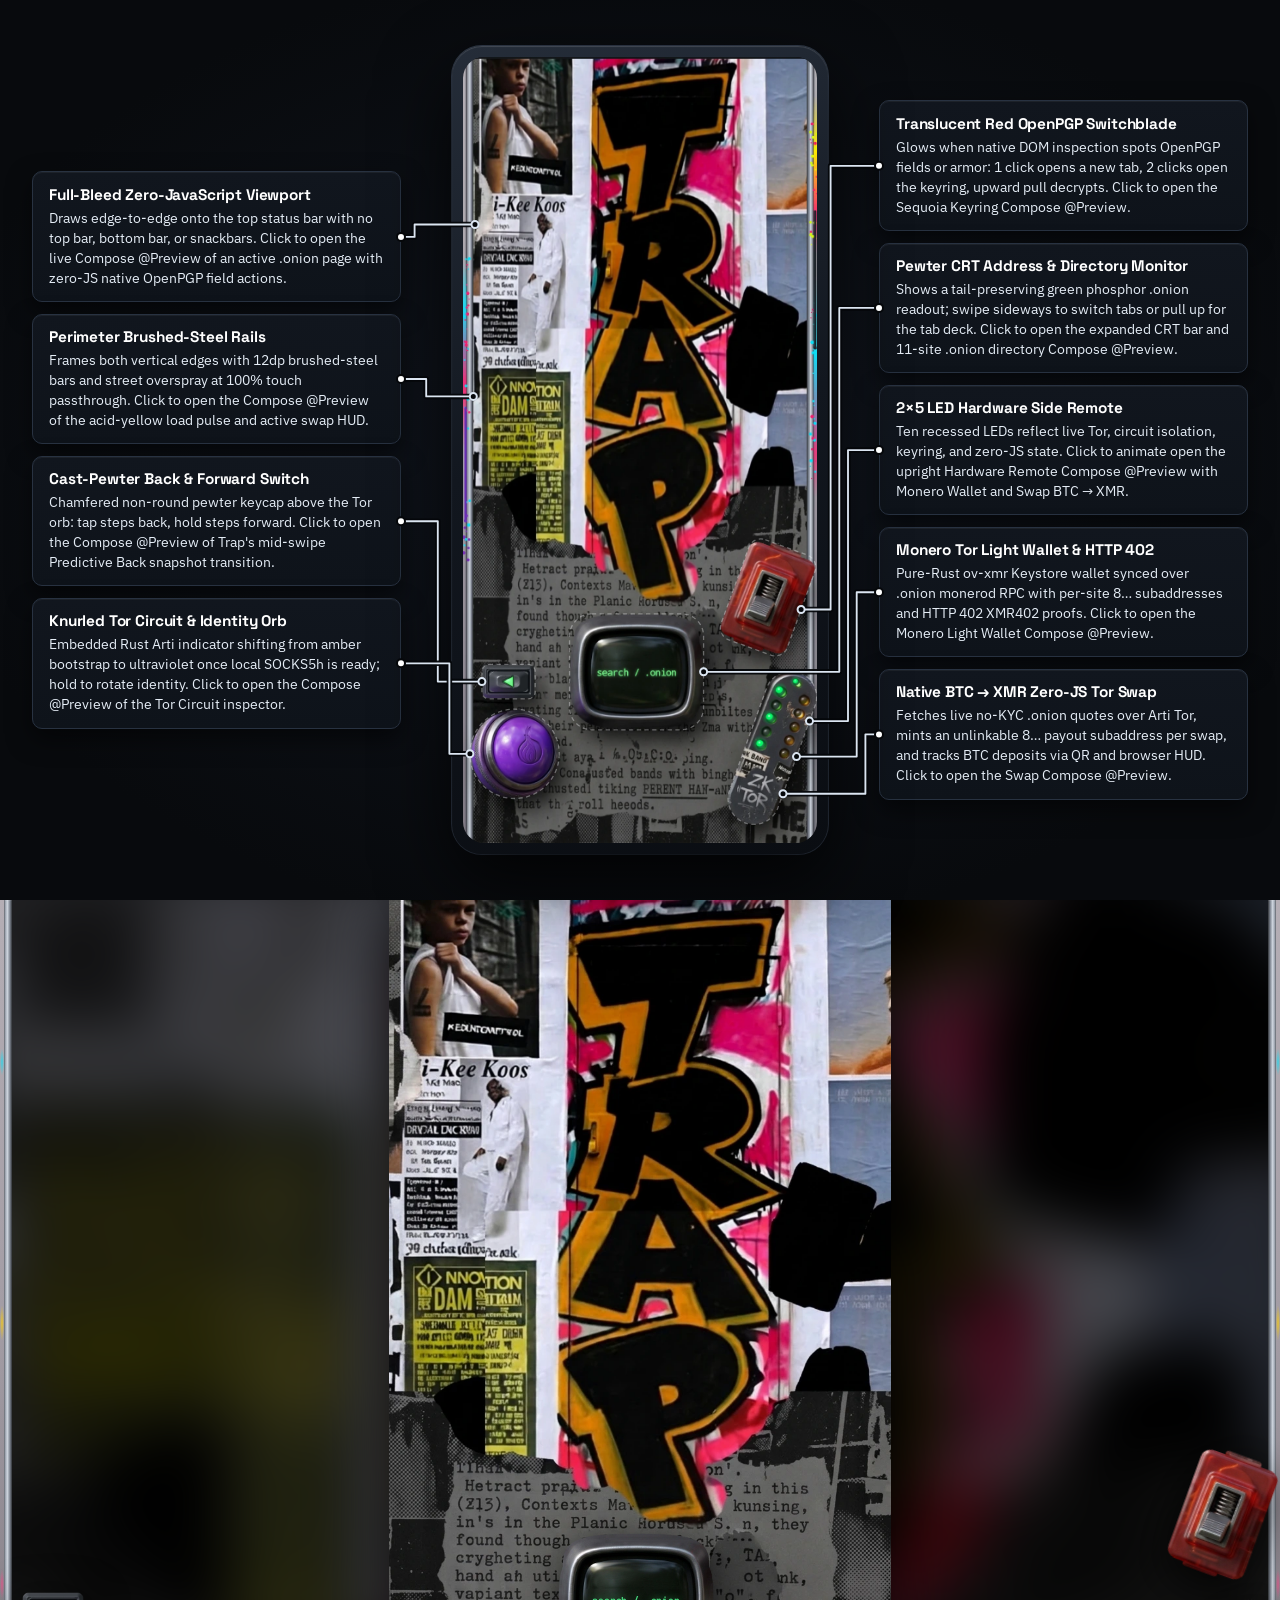
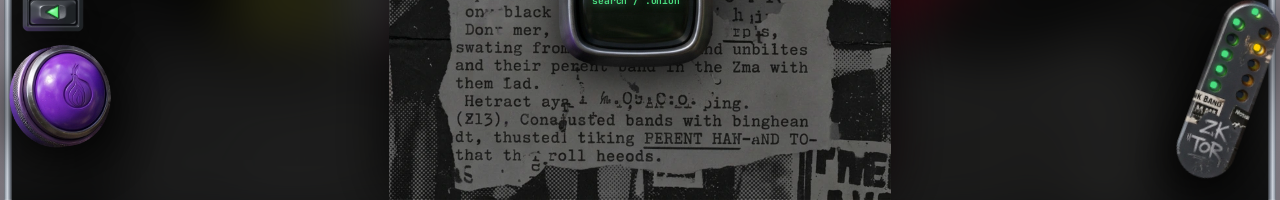
==== commit dfeef275: "feat(pages): encircle exact pod contours, animate Compose @Previews on click, and showcase Monero + " ====
--- a/site/index.html
+++ b/site/index.html
@@ -6,7 +6,7 @@
   <title>Trap — Android Homescreen &amp; Full-Screen Browser</title>
   <meta
     name="description"
-    content="Synced Jetpack Compose @Preview Android homescreen with high-contrast component callouts, followed by the full-screen edge-to-edge Trap Tor and OpenPGP browser."
+    content="Synced Jetpack Compose @Preview Android homescreen with encircling component callouts, animated Compose @Preview expansion, Monero light wallet, native BTC to XMR Tor swap, and full-screen interactive browser."
   />
   <link rel="preconnect" href="https://fonts.googleapis.com" />
   <link rel="preconnect" href="https://fonts.gstatic.com" crossorigin />
@@ -20,7 +20,7 @@
   <h1 class="sr-only">Trap Android Homescreen and Full-Screen Browser</h1>
 
   <main id="trap-page">
-    <!-- Stage 1: Synced Compose @Preview Phone Mock + High-Contrast Prose Callouts -->
+    <!-- Stage 1: Synced Compose @Preview Phone Mock + Encircling Callouts & Animated @Preview Expansion -->
     <section class="phone-showcase" id="phone-showcase" aria-label="Android homescreen component callouts">
       <div class="diagram-stage" id="diagram-stage">
         <svg class="leader-svg" id="leader-svg" aria-hidden="true"></svg>
@@ -31,14 +31,31 @@
           <div class="phone-chassis" id="phone-chassis">
             <div class="phone-viewport" id="phone-viewport">
               <img
-                class="phone-image"
-                id="preview-image"
+                class="phone-image phone-image--base"
+                id="preview-base-image"
                 src="./generated/assets/homescreen-preview.webp"
                 alt="Synced Jetpack Compose Preview of the Trap Android homescreen"
                 width="824"
                 height="1830"
               />
-              <div class="viewport-overlay" id="viewport-overlay"></div>
+              <img
+                class="phone-image phone-image--expanded"
+                id="preview-expanded-image"
+                src="./generated/assets/state-side-remote.webp"
+                alt="Expanded Jetpack Compose Preview of selected component"
+                width="824"
+                height="1830"
+              />
+              <svg
+                class="viewport-contour-svg"
+                id="viewport-contour-svg"
+                viewBox="0 0 412 915"
+                preserveAspectRatio="none"
+                aria-label="Interactive component contours"
+              >
+                <g id="contour-hit-layer"></g>
+                <g id="contour-highlight-layer"></g>
+              </svg>
             </div>
           </div>
         </div>
@@ -79,6 +96,9 @@
         </div>
         <div class="fs-load-pulse" id="fs-load-pulse"></div>
       </div>
+
+      <!-- Bottom-Docked Active BTC -> XMR Swap Browser HUD -->
+      <div class="fs-swap-hud" id="fs-swap-hud" hidden></div>
 
       <!-- Floating Hardware Pod Cluster -->
       <div class="fs-pods-layer" id="fs-pods-layer">
@@ -208,7 +228,7 @@
         <button type="button" class="fs-well-btn" id="fs-find-close" aria-label="Close text search">✕</button>
       </div>
 
-      <!-- Hardware Modal Host (Tabs, OpenPGP Keyring, Monero Wallet, Clearnet Consent, Plaintext Result) -->
+      <!-- Hardware Modal Host (Tabs, OpenPGP Keyring, Monero Wallet, BTC->XMR Swap, Clearnet Consent, Plaintext Result) -->
       <div class="fs-modal-layer" id="fs-modal-layer" hidden>
         <div class="fs-scrim" id="fs-modal-scrim"></div>
         <div class="fs-modal-sheet" id="fs-modal-sheet" role="dialog" aria-modal="true"></div>
--- a/site/styles.css
+++ b/site/styles.css
@@ -1,18 +1,18 @@
 /* ==========================================================================
-   Trap — Synced Compose @Preview Phone Showcase & Full-Screen Browser
+   Trap — Synced Compose @Preview Showcase & Full-Screen Interactive Browser
    ========================================================================== */
 
 :root {
   --bg-canvas: #080a0d;
   --bg-card: #11161e;
   --bg-card-hover: #161d27;
-  --bg-card-active: #1a222e;
+  --bg-card-active: #1b2432;
   --bg-panel: #0d1117;
   --bg-well: #07090c;
 
   --border-subtle: #283241;
-  --border-strong: #46556b;
-  --border-active: #ffffff;
+  --border-strong: #495970;
+  --border-active: #ffd000;
 
   --ink-bright: #ffffff;
   --ink-body: #e5edf6;
@@ -20,6 +20,7 @@
   --ink-dark: #080a0d;
 
   --amber: #ffd000;
+  --lime: #d8ff00;
   --phosphor: #4ade80;
   --danger: #ff6b6b;
 
@@ -60,7 +61,7 @@
   color: var(--ink-bright);
   font-family: var(--font-sans);
   font-size: 16px;
-  line-height: 1.55;
+  line-height: 1.5;
   -webkit-font-smoothing: antialiased;
   -moz-osx-font-smoothing: grayscale;
   overflow-x: hidden;
@@ -73,7 +74,7 @@
 }
 
 /* ==========================================================================
-   STAGE 1: Phone Mock + Clean High-Contrast Prose Callouts
+   STAGE 1: Phone Mock + Encircling Contours + Animated @Preview Expansion
    ========================================================================== */
 
 .phone-showcase {
@@ -83,17 +84,17 @@
   display: flex;
   align-items: center;
   justify-content: center;
-  padding: 2.5rem 2rem;
-  background: radial-gradient(960px 640px at 50% 50%, #11161f 0%, #080a0d 72%);
+  padding: 1.75rem 2rem;
+  background: radial-gradient(980px 660px at 50% 50%, #11161f 0%, #080a0d 74%);
 }
 
 .diagram-stage {
   position: relative;
   width: 100%;
-  max-width: 1460px;
+  max-width: 1480px;
   display: grid;
-  grid-template-columns: minmax(280px, 1fr) minmax(290px, 376px) minmax(280px, 1fr);
-  gap: 1.5rem 3rem;
+  grid-template-columns: minmax(280px, 1fr) minmax(300px, 382px) minmax(280px, 1fr);
+  gap: 1.25rem 3rem;
   align-items: center;
 }
 
@@ -103,7 +104,7 @@
   width: 100%;
   height: 100%;
   pointer-events: none;
-  z-index: 20;
+  z-index: 22;
   overflow: visible;
 }
 
@@ -118,8 +119,8 @@
 
 .leader-line {
   fill: none;
-  stroke: #e5edf6;
-  stroke-width: 1.9;
+  stroke: #dbe5f1;
+  stroke-width: 1.85;
   stroke-linecap: round;
   stroke-linejoin: round;
   transition: stroke 140ms ease, stroke-width 140ms ease, opacity 140ms ease;
@@ -127,11 +128,19 @@
 
 .leader-group.is-active .leader-line {
   stroke: var(--amber);
-  stroke-width: 2.8;
+  stroke-width: 2.85;
+}
+
+.leader-group {
+  transition: opacity 200ms ease;
 }
 
 .leader-group.is-dimmed {
-  opacity: 0.25;
+  opacity: 0.24;
+}
+
+.leader-group.is-hidden-open {
+  opacity: 0;
 }
 
 .leader-port {
@@ -144,10 +153,22 @@
   fill: var(--amber);
 }
 
+.leader-rim-joint {
+  fill: #05070a;
+  stroke: #dbe5f1;
+  stroke-width: 2;
+}
+
+.leader-group.is-active .leader-rim-joint {
+  fill: var(--amber);
+  stroke: #05070a;
+  stroke-width: 2.2;
+}
+
 .callout-column {
   display: flex;
   flex-direction: column;
-  gap: 1.05rem;
+  gap: 0.72rem;
   position: relative;
   z-index: 15;
 }
@@ -156,10 +177,14 @@
   background: linear-gradient(180deg, var(--bg-card) 0%, #0e131a 100%);
   border: 1px solid var(--border-subtle);
   border-radius: 10px;
-  padding: 1rem 1.15rem;
-  box-shadow: 0 12px 28px rgba(0, 0, 0, 0.52), inset 0 1px 0 rgba(255, 255, 255, 0.05);
+  padding: 0.78rem 1rem;
+  box-shadow: 0 10px 24px rgba(0, 0, 0, 0.52), inset 0 1px 0 rgba(255, 255, 255, 0.05);
   cursor: pointer;
-  transition: background-color 140ms ease, border-color 140ms ease, opacity 140ms ease, transform 130ms ease;
+  transition:
+    background-color 150ms ease,
+    border-color 150ms ease,
+    opacity 150ms ease,
+    transform 150ms var(--snap-ease);
 }
 
 .callout-card:hover {
@@ -169,31 +194,41 @@
 
 .callout-card.is-active {
   background: var(--bg-card-active);
-  border-color: var(--border-active);
+  border-color: var(--ink-bright);
+}
+
+.callout-card.is-open {
+  background: var(--bg-card-active);
+  border-color: var(--amber);
+  transform: translateY(-1px);
 }
 
 .callout-card.is-dimmed {
-  opacity: 0.48;
+  opacity: 0.45;
 }
 
 .callout-heading {
-  margin: 0 0 0.4rem;
+  margin: 0 0 0.3rem;
   font-family: var(--font-display);
-  font-size: 1.02rem;
+  font-size: 0.96rem;
   font-weight: 700;
-  line-height: 1.25;
+  line-height: 1.24;
   letter-spacing: -0.01em;
   color: var(--ink-bright);
 }
 
+.callout-card.is-open .callout-heading {
+  color: var(--amber);
+}
+
 .callout-copy {
   margin: 0;
-  font-size: 0.91rem;
-  line-height: 1.54;
+  font-size: 0.855rem;
+  line-height: 1.46;
   color: var(--ink-body);
 }
 
-/* Phone Hardware Frame */
+/* Phone Hardware Frame & Animated Dual-Layer @Preview Stack */
 
 .phone-column {
   position: relative;
@@ -205,7 +240,7 @@
 
 .phone-chassis {
   width: 100%;
-  max-width: 372px;
+  max-width: 376px;
   padding: 11px;
   border-radius: 30px;
   background: linear-gradient(165deg, #252d39 0%, #12171f 48%, #0a0d12 100%);
@@ -232,55 +267,101 @@
   object-fit: fill;
 }
 
-.viewport-overlay {
+.phone-image--base {
+  position: relative;
+  z-index: 1;
+  transition: filter 280ms ease, transform 320ms var(--snap-ease);
+}
+
+.phone-viewport.has-expanded .phone-image--base {
+  filter: brightness(0.55);
+}
+
+.phone-image--expanded {
   position: absolute;
   inset: 0;
-  pointer-events: none;
-}
-
-.bounds-rect {
-  position: absolute;
-  border: 2px solid var(--amber);
-  background: rgba(255, 208, 0, 0.12);
-  box-shadow: 0 0 0 2px rgba(5, 7, 10, 0.9), inset 0 0 0 1px rgba(5, 7, 10, 0.7);
-  border-radius: 6px;
+  z-index: 3;
   opacity: 0;
-  transition: opacity 140ms ease;
-}
-
-.bounds-rect.is-visible {
+  transform: scale(0.82);
+  filter: brightness(1.1);
+  pointer-events: none;
+  will-change: transform, opacity;
+  transition:
+    opacity 290ms var(--snap-ease),
+    transform 340ms var(--snap-ease),
+    filter 280ms ease;
+}
+
+.phone-image--expanded.is-open {
   opacity: 1;
-}
-
-.hotspot-dot {
-  position: absolute;
-  transform: translate(-50%, -50%);
-  width: 14px;
-  height: 14px;
-  padding: 0;
-  border-radius: 50%;
-  border: 2.5px solid #05070a;
-  background: var(--ink-bright);
-  box-shadow: 0 2px 8px rgba(0, 0, 0, 0.9), 0 0 0 1.5px rgba(255, 255, 255, 0.88);
+  transform: scale(1);
+  filter: brightness(1);
+}
+
+.viewport-contour-svg {
+  position: absolute;
+  inset: 0;
+  z-index: 6;
+  width: 100%;
+  height: 100%;
+  overflow: visible;
+  pointer-events: none;
+}
+
+.contour-hit {
+  fill: rgba(0, 0, 0, 0);
+  stroke: none;
+  pointer-events: all;
   cursor: pointer;
-  pointer-events: auto;
-  transition: transform 130ms ease, background-color 130ms ease, box-shadow 130ms ease, opacity 130ms ease;
-}
-
-.hotspot-dot:hover,
-.hotspot-dot:focus-visible {
-  transform: translate(-50%, -50%) scale(1.32);
-  background: var(--amber);
-}
-
-.hotspot-dot.is-active {
-  transform: translate(-50%, -50%) scale(1.42);
-  background: var(--amber);
-  box-shadow: 0 3px 12px rgba(0, 0, 0, 0.95), 0 0 0 2.5px #05070a, 0 0 0 4.5px var(--amber);
-}
-
-.hotspot-dot.is-hidden {
+}
+
+.contour-ambient {
+  fill: none;
+  stroke: rgba(248, 250, 252, 0.34);
+  stroke-width: 1.5;
+  stroke-dasharray: 5 4;
+  pointer-events: none;
+  transition: opacity 160ms ease;
+}
+
+.contour-ambient.is-hidden {
   opacity: 0;
+}
+
+.contour-active-halo {
+  fill: none;
+  stroke: #05070a;
+  stroke-width: 7.5;
+  stroke-linejoin: round;
+  stroke-linecap: round;
+  opacity: 0.94;
+  pointer-events: none;
+}
+
+.contour-active-stroke {
+  fill: rgba(255, 208, 0, 0.07);
+  stroke: var(--amber);
+  stroke-width: 3.1;
+  stroke-linejoin: round;
+  stroke-linecap: round;
+  pointer-events: none;
+}
+
+.contour-active-stroke--open {
+  fill: rgba(255, 208, 0, 0.03);
+}
+
+.contour-subfocus-halo {
+  fill: none;
+  stroke: #05070a;
+  stroke-width: 5.5;
+  pointer-events: none;
+}
+
+.contour-subfocus-ring {
+  fill: rgba(74, 222, 128, 0.14);
+  stroke: var(--phosphor);
+  stroke-width: 2.4;
   pointer-events: none;
 }
 
@@ -363,7 +444,7 @@
 .fs-page-content {
   max-width: 920px;
   margin: 0 auto;
-  padding: 2.25rem 1.5rem 15rem;
+  padding: 2.25rem 1.5rem 16rem;
   color: var(--ink-bright);
 }
 
@@ -449,7 +530,7 @@
   display: block;
   width: 38%;
   height: 100%;
-  background: #d8ff00;
+  background: var(--lime);
   box-shadow: 0 0 10px rgba(216, 255, 0, 0.8);
   animation: railLoadSweep 720ms linear infinite;
 }
@@ -461,6 +542,45 @@
   100% {
     transform: translateX(365%);
   }
+}
+
+/* Bottom-Docked Active BTC -> XMR Swap Browser HUD */
+
+.fs-swap-hud {
+  position: absolute;
+  left: 50%;
+  bottom: 282px;
+  transform: translateX(-50%);
+  z-index: 32;
+  width: min(92%, 440px);
+  padding: 0.65rem 0.85rem;
+  border-radius: 14px;
+  border: 1.5px solid #3f4b5e;
+  background: rgba(16, 21, 29, 0.96);
+  box-shadow: 0 14px 36px rgba(0, 0, 0, 0.82);
+  display: flex;
+  flex-direction: column;
+  gap: 0.48rem;
+  transition: bottom 110ms var(--snap-ease);
+}
+
+.fs-swap-hud.is-retracted {
+  bottom: 18px;
+}
+
+.fs-swap-hud-top {
+  display: flex;
+  align-items: center;
+  justify-content: space-between;
+  gap: 0.5rem;
+  font-family: var(--font-mono);
+  font-size: 0.77rem;
+  font-weight: 700;
+}
+
+.fs-swap-hud-actions {
+  display: flex;
+  gap: 0.4rem;
 }
 
 /* Spatial Hardware Pods Layer */
@@ -689,7 +809,7 @@
 }
 
 /* ==========================================================================
-   Full-Screen Browser Overlays (CRT Directory, Side Remote, Modals, Pages)
+   Full-Screen Browser Overlays (CRT Directory, Side Remote, Modals, QR, Swap)
    ========================================================================== */
 
 .fs-scrim {
@@ -848,15 +968,15 @@
 }
 
 .fs-well-btn--go {
-  background: var(--phosphor);
+  background: var(--lime);
   color: #050806;
-  border-color: var(--phosphor);
+  border-color: var(--lime);
 }
 
 .fs-well-btn--go:hover {
-  background: #6ee79a;
+  background: #e5ff4d;
   color: #050806;
-  border-color: #6ee79a;
+  border-color: #e5ff4d;
 }
 
 /* Upright Expanded Hardware Side Remote */
@@ -866,7 +986,7 @@
   right: 16px;
   bottom: 18px;
   z-index: 42;
-  width: 288px;
+  width: 292px;
   max-height: calc(100% - 36px);
   display: flex;
   flex-direction: column;
@@ -958,6 +1078,10 @@
   color: var(--phosphor);
 }
 
+.fs-remote-btn span.mono-sub--amber {
+  color: var(--amber);
+}
+
 .fs-circuit-card {
   padding: 0.75rem;
   border-radius: 10px;
@@ -1019,18 +1143,18 @@
   padding: 0 0.3rem;
 }
 
-/* Modal Sheet (Tabs, Keyring, Monero Wallet, Clearnet Gate, Decrypted View) */
+/* Modal Sheet (Tabs, Keyring, Monero Wallet, BTC->XMR Swap, Clearnet Gate) */
 
 .fs-modal-sheet {
   position: relative;
   z-index: 2;
   width: min(92%, 620px);
-  max-height: min(84vh, 660px);
+  max-height: min(86vh, 720px);
   overflow-y: auto;
-  border-radius: 16px;
+  border-radius: 18px;
   border: 1.5px solid #455164;
   background: #0f141c;
-  padding: 1.25rem 1.35rem;
+  padding: 1.2rem 1.3rem;
   box-shadow: 0 26px 64px rgba(0, 0, 0, 0.9);
   color: var(--ink-bright);
 }
@@ -1039,7 +1163,7 @@
   display: flex;
   align-items: center;
   justify-content: space-between;
-  gap: 1rem;
+  gap: 0.75rem;
   padding-bottom: 0.75rem;
   margin-bottom: 0.95rem;
   border-bottom: 1px solid #283241;
@@ -1047,19 +1171,20 @@
 
 .fs-modal-head h3 {
   margin: 0;
-  font-family: var(--font-display);
-  font-size: 1.12rem;
+  font-family: var(--font-mono);
+  font-size: 0.98rem;
+  letter-spacing: 0.03em;
 }
 
 .fs-modal-stack {
   display: flex;
   flex-direction: column;
-  gap: 0.7rem;
+  gap: 0.75rem;
 }
 
 .fs-list-card {
-  padding: 0.75rem 0.9rem;
-  border-radius: 10px;
+  padding: 0.8rem 0.95rem;
+  border-radius: 11px;
   border: 1px solid #2a3444;
   background: #141b25;
   display: flex;
@@ -1072,16 +1197,74 @@
   border-color: var(--amber);
 }
 
+.fs-offer-card {
+  padding: 0.9rem 1rem;
+  border-radius: 12px;
+  border: 1px solid #2d3849;
+  background: #131a24;
+  display: flex;
+  flex-direction: column;
+  gap: 0.65rem;
+}
+
+.fs-offer-head {
+  display: flex;
+  align-items: center;
+  justify-content: space-between;
+  gap: 0.65rem;
+}
+
+.fs-status-chip {
+  display: inline-block;
+  padding: 0.2rem 0.5rem;
+  border-radius: 6px;
+  border: 1px solid var(--phosphor);
+  color: var(--phosphor);
+  font-family: var(--font-mono);
+  font-size: 0.7rem;
+  font-weight: 700;
+  white-space: nowrap;
+}
+
+.fs-status-chip--amber {
+  border-color: var(--amber);
+  color: var(--amber);
+}
+
+.fs-qr-wrap {
+  display: flex;
+  justify-content: center;
+  margin: 0.25rem 0;
+}
+
+.fs-qr-box {
+  width: 136px;
+  height: 136px;
+  padding: 8px;
+  border-radius: 12px;
+  background: #070a0e;
+  border: 1px solid rgba(74, 222, 128, 0.72);
+  display: flex;
+  align-items: center;
+  justify-content: center;
+}
+
+.fs-qr-box svg {
+  width: 100%;
+  height: 100%;
+  display: block;
+}
+
 .fs-mono-block {
   margin: 0;
-  padding: 0.8rem;
-  border-radius: 8px;
+  padding: 0.75rem 0.85rem;
+  border-radius: 9px;
   border: 1px solid #2a3444;
   background: #080b0f;
   font-family: var(--font-mono);
-  font-size: 0.78rem;
-  line-height: 1.48;
-  color: var(--ink-body);
+  font-size: 0.77rem;
+  line-height: 1.46;
+  color: var(--phosphor);
   white-space: pre-wrap;
   word-break: break-word;
 }
@@ -1194,7 +1377,7 @@
   .diagram-stage {
     grid-template-columns: 1fr;
     max-width: 580px;
-    gap: 1.25rem;
+    gap: 1.2rem;
   }
 
   .leader-svg {
@@ -1206,13 +1389,13 @@
   }
 
   .phone-chassis {
-    max-width: 336px;
+    max-width: 344px;
   }
 }
 
 @media (max-width: 640px) {
   .phone-showcase {
-    padding: 1.5rem 1rem;
+    padding: 1.25rem 1rem;
   }
 
   .fs-crt-pod {
